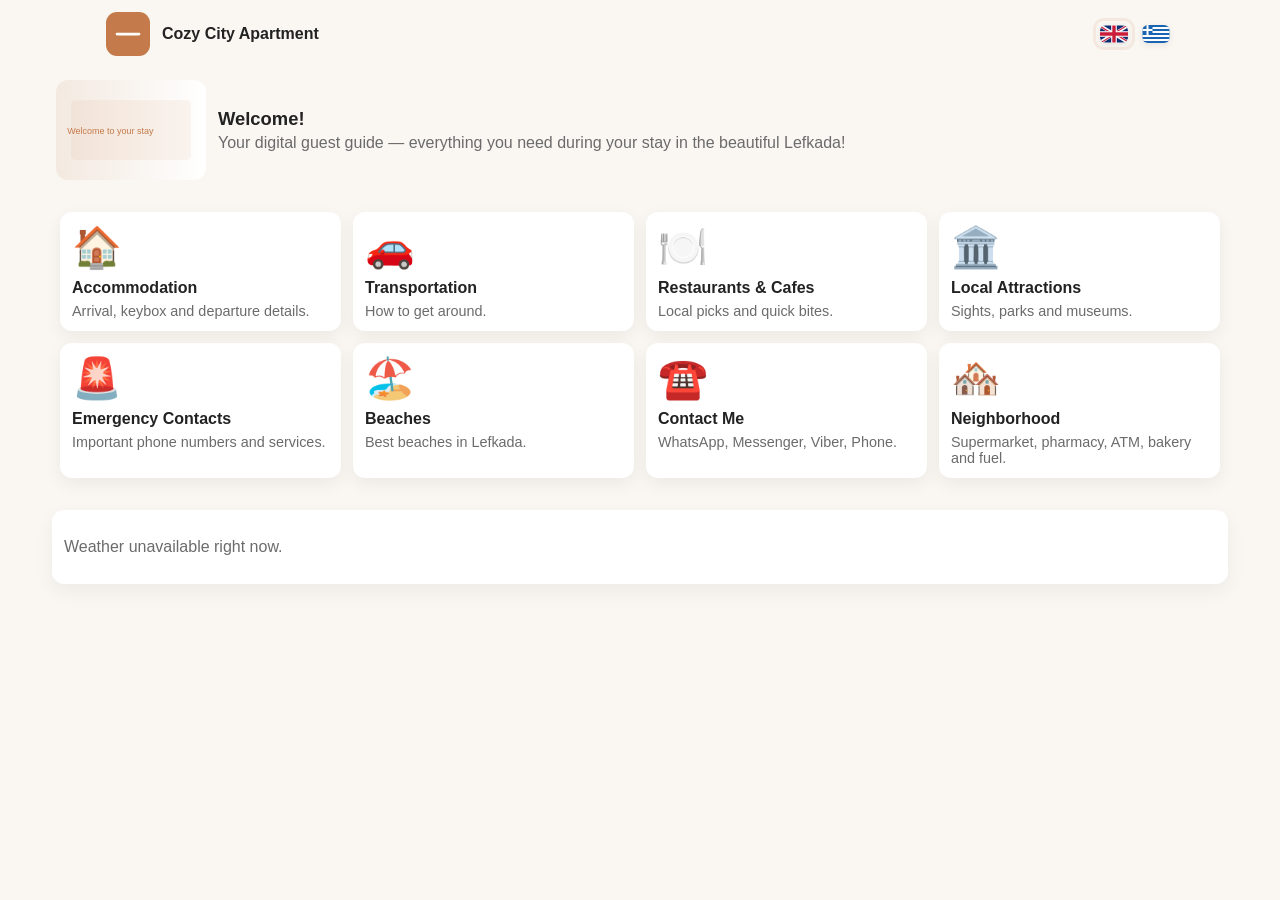
==== index.html @ 421f9f85 "Initial deployment of apartment guest guide website" ====
<!doctype html>
<html lang="en">
<head>
  <meta charset="utf-8" />
  <meta name="viewport" content="width=device-width,initial-scale=1" />
  <title>Apartment Guide</title>
  <link rel="stylesheet" href="assets/css/styles.css">
</head>
<body>
  <header class="site-header">
    <div class="header-left">
      <img src="assets/images/logo.svg" alt="Apartment logo" class="logo">
      <h1 class="apt-name" data-site-name>Cozy City Apartment</h1>
    </div>
    <div class="lang-switch" role="group" aria-label="Language switch">
      <button type="button" class="lang-btn active" data-lang="en" aria-label="Switch language to English">
        <img src="assets/images/flag-gb.svg" alt="English" class="flag-icon">
      </button>
      <button type="button" class="lang-btn" data-lang="gr" aria-label="Switch language to Greek">
        <img src="assets/images/flag-gr.svg" alt="Greek" class="flag-icon">
      </button>
    </div>
  </header>

  <main>
    <section class="hero">
      <img src="assets/images/hero.svg" alt="Apartment" class="hero-img">
      <div class="hero-text">
        <h2 data-welcome-title>Welcome!</h2>
        <p data-welcome-text>Your digital guest guide — everything you need during your stay.</p>
      </div>
    </section>

    <section class="menu-grid" aria-label="Main navigation">
      <a class="card" href="pages/accommodation.html" data-card-id="checkin">
        <span class="card-icon">🏠</span>
        <h3>Accommodation</h3>
        <p>Arrival, keybox and departure details.</p>
      </a>

      <a class="card" href="pages/transport.html" data-card-id="transport">
        <span class="card-icon">🚗</span>
        <h3>Transportation</h3>
        <p>How to get around the city.</p>
      </a>

      <a class="card" href="pages/restaurants.html" data-card-id="restaurants">
        <span class="card-icon">🍽️</span>
        <h3>🍽 Restaurants</h3>
        <p>Our local picks and quick bites.</p>
      </a>

      <a class="card" href="pages/attractions.html" data-card-id="attractions">
        <span class="card-icon">🏛️</span>
        <h3>Local Attractions</h3>
        <p>Sights, parks and museums nearby.</p>
      </a>

      <a class="card" href="pages/emergency.html" data-card-id="emergency">
        <span class="card-icon">🚨</span>
        <h3>Emergency Contacts</h3>
        <p>Important phone numbers and services.</p>
      </a>
      <a class="card" href="pages/beaches.html" data-card-id="beaches">
        <span class="card-icon">🏖️</span>
        <h3>Beaches</h3>
        <p>Best beaches in Lefkada.</p>
      </a>

      <a class="card" href="pages/contacts.html" data-card-id="contacts">
        <span class="card-icon">☎️</span>
        <h3>Contact Me </h3>
        <p>WhatsApp, Messenger, Viber and Phone.</p>
      </a>
      <a class="card" href="pages/neighborhood.html" data-card-id="neighborhood">
        <span class="card-icon">🏘️</span>
        <h3>Neighborhood</h3>
        <p>Supermarket, pharmacy, ATM, bakery and fuel.</p>
      </a>
    </section>
    <a class="weather-section" id="weather-section" aria-label="Open detailed weather for Lefkada (opens in new tab)" href="https://www.kairosradar.gr/kairos/leukada/10714543" target="_blank" rel="noopener noreferrer">
      <div class="weather-top" role="presentation">
        <div class="weather-location" id="weather-location">Lefkada</div>
        <div class="weather-current-icon" id="weather-current-icon" aria-hidden="true"></div>
        <div class="weather-right">
          <div class="weather-current-temp" id="weather-current-temp">--°C</div>
          <div class="weather-desc" id="weather-desc">--</div>
        </div>
      </div>
      <div class="forecast-row" id="forecast-row" aria-hidden="false"></div>
    </a>
  </main>

  <script src="assets/js/app.js"></script>
</body>
</html>
---- assets/css/styles.css ----
:root{
  --bg:#faf7f3;
  --card:#fff;
  --muted:#6b6b6b;
  --accent:#c47a4a;
  --radius:12px;
}
*{box-sizing:border-box}
body{font-family: -apple-system, BlinkMacSystemFont, 'Segoe UI', Roboto, 'Helvetica Neue', Arial; margin:0; background:var(--bg); color:#222}
.site-header{display:flex;justify-content:space-between;align-items:center;padding:12px 16px;background:transparent;gap:12px}
.header-left{display:flex;align-items:center;gap:12px}
.logo{width:44px;height:44px}
.apt-name{font-size:1rem;margin:0}
.lang-switch{margin-left:auto;display:flex;gap:6px;align-items:center}
.lang-btn{background:transparent;border:0;padding:4px;border-radius:8px;margin-left:0;line-height:1;cursor:pointer;display:inline-flex;align-items:center;justify-content:center}
.flag-icon{width:28px;height:18px;border-radius:6px;display:block;box-shadow:0 2px 6px rgba(0,0,0,0.08)}
.lang-btn.active,.lang-btn[aria-pressed="true"]{box-shadow:0 0 0 3px rgba(196,122,74,0.12)}
.lang-btn{opacity:0.95}
.lang-btn:focus{outline:3px solid rgba(196,122,74,0.18);outline-offset:2px}

.hero{display:flex;align-items:center;gap:12px;padding:12px 16px}
.hero-img{width:110px;height:80px;border-radius:12px;object-fit:cover;flex-shrink:0}
.hero-text h2{margin:0;font-size:1.15rem}
.hero-text p{margin:4px 0 0;color:var(--muted)}

.menu-grid{display:grid;grid-template-columns:repeat(2,1fr);gap:12px;padding:12px}
.card{display:block;background:var(--card);padding:12px;border-radius:var(--radius);text-decoration:none;color:inherit;box-shadow:0 6px 18px rgba(0,0,0,0.06);transition:transform .12s ease,box-shadow .12s ease}
.card:hover{transform:translateY(-4px);box-shadow:0 10px 30px rgba(0,0,0,0.09)}
.card:active{transform:translateY(-1px)}
.card-icon{font-size:40px;display:block;margin-bottom:8px}
.card h3{margin:0 0 6px;font-size:1rem}
.card p{margin:0;color:var(--muted);font-size:.9rem}

/* Page layout */
.page-header{display:flex;align-items:center;gap:12px;padding:12px 16px;background:transparent}
.back{background:transparent;border:none;color:var(--accent);font-size:1rem;padding:8px;border-radius:8px}
.page-content{padding:12px 16px}
.section{background:var(--card);padding:12px;border-radius:12px;margin-bottom:12px;box-shadow:0 6px 14px rgba(0,0,0,0.04)}
.section h3{margin-top:0}

/* WiFi page */
.wifi-card{display:block;max-width:760px;margin:0 auto}
.wifi-info{padding:8px}
.wifi-password{display:flex;gap:8px;align-items:center}
.wifi-password .muted{font-weight:600}
.wifi-qr{padding:8px;text-align:center}
.wifi-qr img{max-width:100%;height:auto;display:block;margin:0 auto;border-radius:8px;max-width:420px}

/* dataset cards images full-width inside card */
.ds-card img{width:100%;height:auto;display:block;border-radius:8px 8px 0 0}
.ds-card{background:var(--card);border-radius:12px;overflow:hidden;box-shadow:0 6px 14px rgba(0,0,0,0.04);margin-bottom:12px}
.ds-body{padding:12px}

.ds-link{display:block;text-decoration:none;color:inherit}
.ds-link .ds-card:hover{transform:translateY(-4px)}
.beach-link .beach-card{transition:transform .12s ease,box-shadow .12s ease}
.beach-link:hover .beach-card{transform:translateY(-4px);box-shadow:0 10px 30px rgba(0,0,0,0.08)}
.time-estimate{font-weight:600}

/* beaches card image overlay */
.beach-media img{width:100%;height:auto;display:block}
.beach-overlay{position:relative;margin-top:-56px;padding:12px;color:#fff}

/* emergency */
.emergency-grid{display:flex;flex-direction:column;gap:10px}
.emergency-btn{display:block;text-decoration:none;text-align:center;padding:12px;border-radius:12px;background:#fff;color:#111;border:2px solid #f1f1f1;font-size:1rem}
.emergency-btn.call{background:#fff}
.emergency-primary{background:#c92a2a;color:#fff;font-weight:700;font-size:1.15rem;padding:16px;border:none}
.emergency-row{display:flex;gap:8px;flex-wrap:wrap}
.emergency-small{flex:1}

/* Contacts panel */
.contact-panel{display:flex;flex-direction:column;gap:12px}
.contact-card{display:flex;align-items:center;gap:12px;padding:12px;background:var(--card);border-radius:12px;box-shadow:0 6px 14px rgba(0,0,0,0.04)}
.contact-icon{width:48px;height:48px;border-radius:50%;display:inline-flex;align-items:center;justify-content:center;}
.contact-icon img{width:60px;height:60px;display:block}
.contact-body{flex:1}
.contact-actions{display:flex;gap:8px}
.contact-actions{margin-left:auto;display:flex;gap:8px;align-items:center}
.contact-actions .btn{padding:10px 12px;border-radius:10px}

/* Weather section */
.weather-section{background:var(--card);margin:12px;padding:12px;border-radius:12px;box-shadow:0 8px 20px rgba(0,0,0,0.05);display:block;text-decoration:none;color:inherit}
.weather-section:hover{box-shadow:0 12px 36px rgba(0,0,0,0.08)}
.weather-section:focus{outline:3px solid rgba(196,122,74,0.12);outline-offset:4px}
.weather-top{display:flex;align-items:center;gap:12px;padding-bottom:12px;border-bottom:1px solid #f1f1f1}
.weather-location{font-weight:700}
.weather-current-icon{width:64px;height:64px;flex-shrink:0}
.weather-right{display:flex;flex-direction:column;align-items:flex-end;margin-left:auto}
.weather-current-temp{font-size:2rem;font-weight:700;line-height:1}
.weather-desc{color:var(--muted);font-size:.95rem;margin-top:4px}
.forecast-row{display:flex;gap:8px;flex-wrap:wrap;padding-top:12px;justify-content:center}
.forecast-item{flex:0 0 72px;width:72px;padding:8px;text-align:center;background:transparent;border-radius:8px}
.forecast-item .day{font-size:.85rem;color:var(--muted)}
.forecast-item .icon{width:32px;height:32px;margin:6px auto}
.forecast-item .temps{font-size:.85rem;color:var(--muted)}

/* ensure no horizontal overflow */
img,video,svg{max-width:100%;height:auto;display:block}
main,header,footer{max-width:1100px;margin:0 auto}

.restaurant{display:flex;gap:12px;align-items:center}
.restaurant img{width:72px;height:56px;border-radius:8px;object-fit:cover}
.muted{color:var(--muted)}

/* responsive */
@media(min-width:640px){
  .menu-grid{grid-template-columns:repeat(3,1fr);padding:20px}
  .hero-img{width:150px;height:100px}
}
@media(min-width:1000px){
  .menu-grid{grid-template-columns:repeat(4,1fr);max-width:1200px;margin:0 auto}
  main{max-width:1200px;margin:0 auto}
}

/* very narrow screens: stack cards vertically */
@media(max-width:420px){
  .menu-grid{grid-template-columns:1fr}
}

/* accessible focus */
.card:focus,.back:focus{outline:3px solid rgba(196,122,74,0.18);outline-offset:2px}
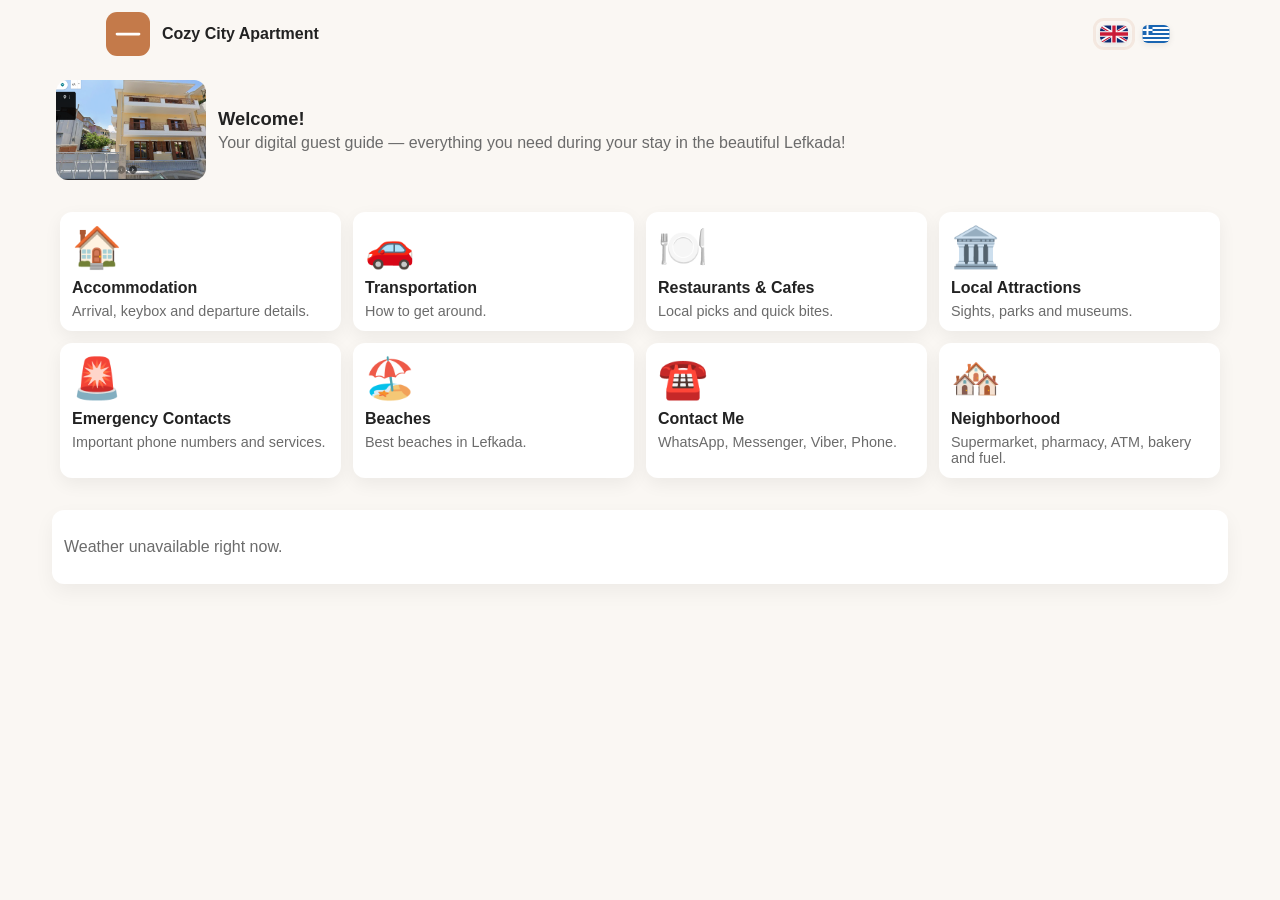
==== commit 55f0aef3: "update" ====
--- a/index.html
+++ b/index.html
@@ -24,7 +24,7 @@
 
   <main>
     <section class="hero">
-      <img src="assets/images/hero.svg" alt="Apartment" class="hero-img">
+      <img src="assets/images/house.png" alt="Apartment" class="hero-img">
       <div class="hero-text">
         <h2 data-welcome-title>Welcome!</h2>
         <p data-welcome-text>Your digital guest guide — everything you need during your stay.</p>
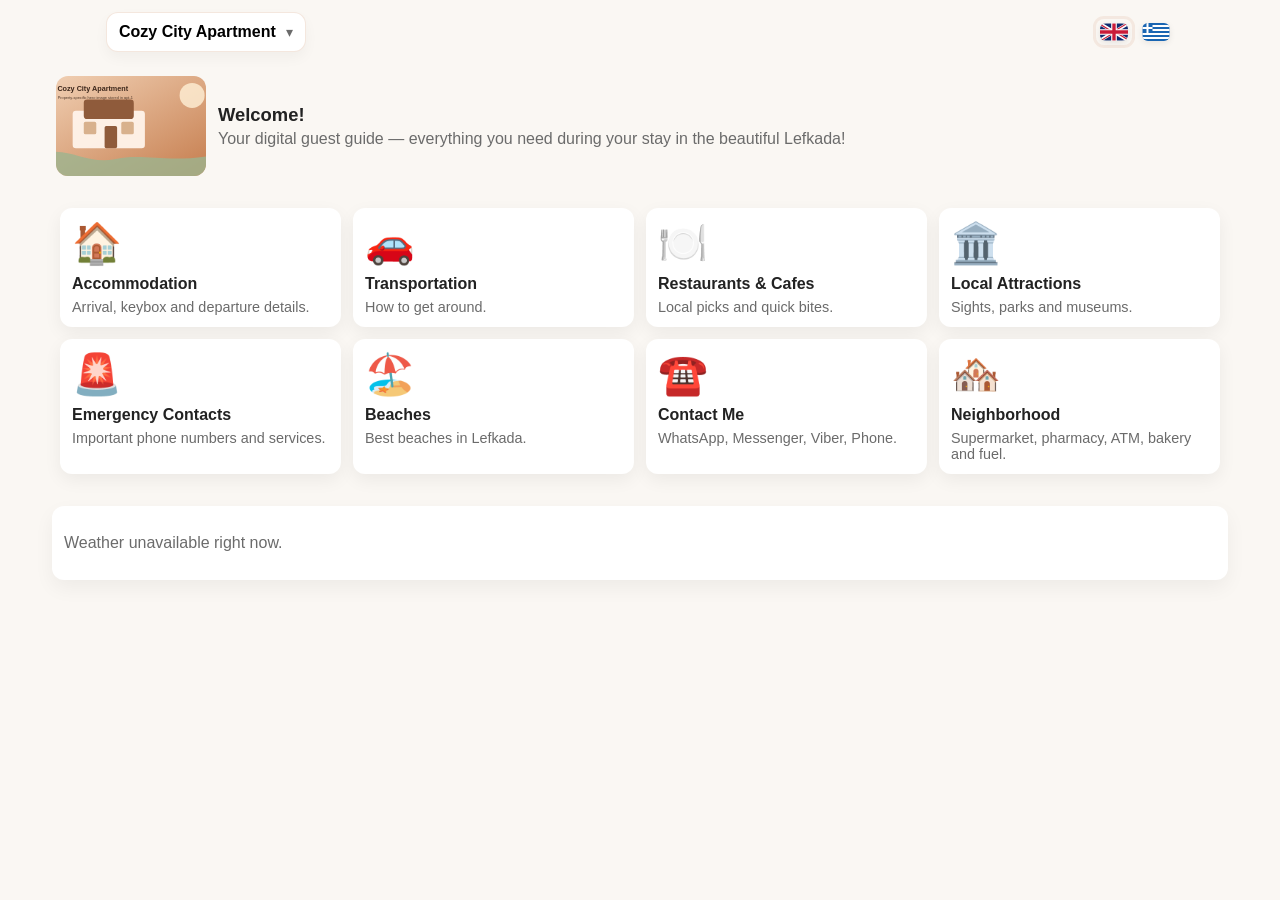
==== commit c7d62c38: "update" ====
--- a/index.html
+++ b/index.html
@@ -9,8 +9,13 @@
 <body>
   <header class="site-header">
     <div class="header-left">
-      <img src="assets/images/logo.svg" alt="Apartment logo" class="logo">
-      <h1 class="apt-name" data-site-name>Cozy City Apartment</h1>
+      <div class="property-switch">
+        <button id="property-btn" class="property-btn" aria-haspopup="listbox" aria-expanded="false">
+          <span class="property-label" data-site-name>Cozy City Apartment</span>
+          <span class="property-caret" aria-hidden="true">▾</span>
+        </button>
+        <ul id="property-list" class="property-list" role="listbox" hidden></ul>
+      </div>
     </div>
     <div class="lang-switch" role="group" aria-label="Language switch">
       <button type="button" class="lang-btn active" data-lang="en" aria-label="Switch language to English">
--- a/assets/css/styles.css
+++ b/assets/css/styles.css
@@ -9,8 +9,17 @@
 body{font-family: -apple-system, BlinkMacSystemFont, 'Segoe UI', Roboto, 'Helvetica Neue', Arial; margin:0; background:var(--bg); color:#222}
 .site-header{display:flex;justify-content:space-between;align-items:center;padding:12px 16px;background:transparent;gap:12px}
 .header-left{display:flex;align-items:center;gap:12px}
-.logo{width:44px;height:44px}
 .apt-name{font-size:1rem;margin:0}
+.property-switch{position:relative;display:flex;align-items:center;gap:8px}
+.property-btn{display:flex;align-items:center;gap:10px;background:var(--card);border:1px solid rgba(196,122,74,0.18);padding:10px 12px;border-radius:12px;cursor:pointer;box-shadow:0 6px 14px rgba(0,0,0,0.04)}
+.property-label{font-size:1rem;font-weight:600;white-space:nowrap;overflow:hidden;text-overflow:ellipsis;max-width:240px}
+.property-caret{font-size:.85rem;color:var(--muted)}
+.property-list{position:absolute;left:0;top:calc(100% + 8px);background:var(--card);box-shadow:0 8px 20px rgba(0,0,0,0.08);border-radius:12px;list-style:none;padding:8px;margin:0;min-width:220px;z-index:80;border:1px solid rgba(196,122,74,0.12)}
+.property-list.hidden, .property-list[hidden]{display:none}
+.property-list.open{display:block}
+.property-list .property-item{padding:10px 12px;border-radius:8px;cursor:pointer}
+.property-list .property-item:hover{background:#f6f0eb}
+.property-list .property-item[aria-selected="true"]{background:#f6f0eb;font-weight:600}
 .lang-switch{margin-left:auto;display:flex;gap:6px;align-items:center}
 .lang-btn{background:transparent;border:0;padding:4px;border-radius:8px;margin-left:0;line-height:1;cursor:pointer;display:inline-flex;align-items:center;justify-content:center}
 .flag-icon{width:28px;height:18px;border-radius:6px;display:block;box-shadow:0 2px 6px rgba(0,0,0,0.08)}
@@ -32,7 +41,7 @@
 .card p{margin:0;color:var(--muted);font-size:.9rem}
 
 /* Page layout */
-.page-header{display:flex;align-items:center;gap:12px;padding:12px 16px;background:transparent}
+.page-header{display:flex;align-items:center;gap:12px;padding:12px 16px;background:transparent;flex-wrap:wrap}
 .back{background:transparent;border:none;color:var(--accent);font-size:1rem;padding:8px;border-radius:8px}
 .page-content{padding:12px 16px}
 .section{background:var(--card);padding:12px;border-radius:12px;margin-bottom:12px;box-shadow:0 6px 14px rgba(0,0,0,0.04)}
@@ -116,6 +125,8 @@
 /* very narrow screens: stack cards vertically */
 @media(max-width:420px){
   .menu-grid{grid-template-columns:1fr}
+  .site-header,.page-header{align-items:flex-start}
+  .property-label{max-width:180px}
 }
 
 /* accessible focus */
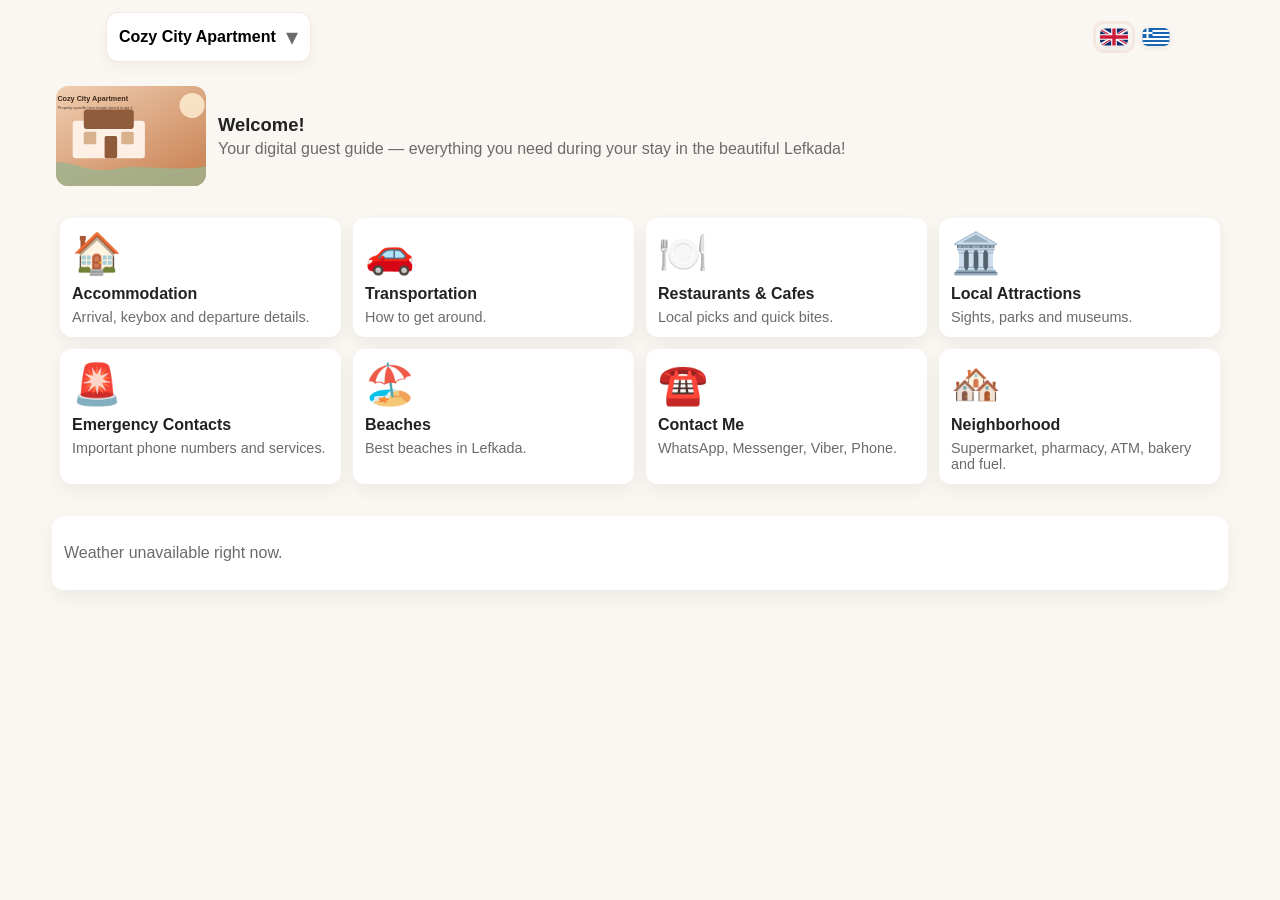
==== commit 5447d08b: "update" ====
--- a/index.html
+++ b/index.html
@@ -4,6 +4,7 @@
   <meta charset="utf-8" />
   <meta name="viewport" content="width=device-width,initial-scale=1" />
   <title>Apartment Guide</title>
+  <link rel="icon" type="image/png" href="assets/images/favicon.png">
   <link rel="stylesheet" href="assets/css/styles.css">
 </head>
 <body>
--- a/assets/css/styles.css
+++ b/assets/css/styles.css
@@ -13,7 +13,7 @@
 .property-switch{position:relative;display:flex;align-items:center;gap:8px}
 .property-btn{display:flex;align-items:center;gap:10px;background:var(--card);border:1px solid rgba(196,122,74,0.18);padding:10px 12px;border-radius:12px;cursor:pointer;box-shadow:0 6px 14px rgba(0,0,0,0.04)}
 .property-label{font-size:1rem;font-weight:600;white-space:nowrap;overflow:hidden;text-overflow:ellipsis;max-width:240px}
-.property-caret{font-size:.85rem;color:var(--muted)}
+.property-caret{font-size:1.5rem;color:var(--muted)}
 .property-list{position:absolute;left:0;top:calc(100% + 8px);background:var(--card);box-shadow:0 8px 20px rgba(0,0,0,0.08);border-radius:12px;list-style:none;padding:8px;margin:0;min-width:220px;z-index:80;border:1px solid rgba(196,122,74,0.12)}
 .property-list.hidden, .property-list[hidden]{display:none}
 .property-list.open{display:block}
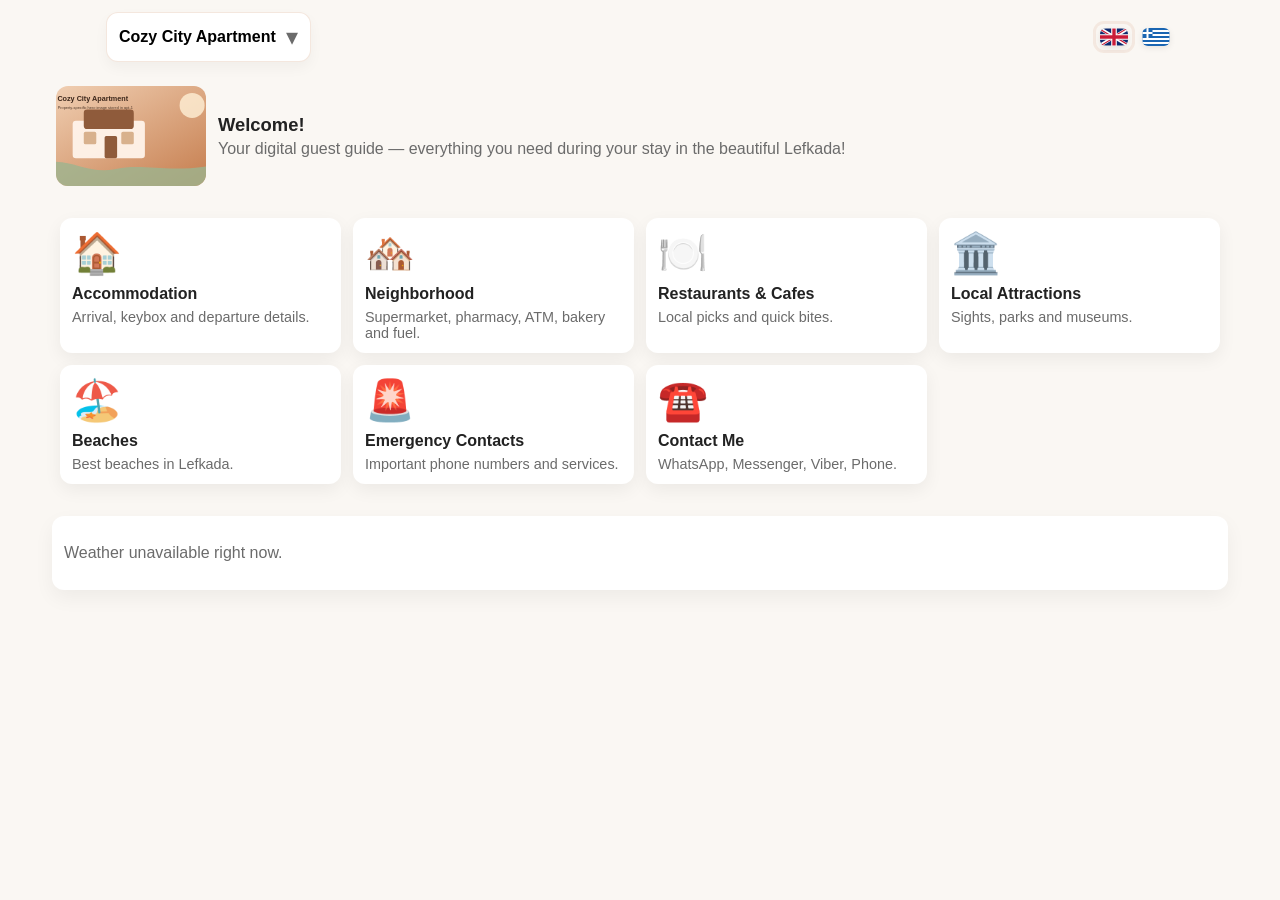
==== commit 6834cd70: "Property-specific content and beach distance data" ====
--- a/index.html
+++ b/index.html
@@ -43,11 +43,11 @@
         <h3>Accommodation</h3>
         <p>Arrival, keybox and departure details.</p>
       </a>
-
-      <a class="card" href="pages/transport.html" data-card-id="transport">
-        <span class="card-icon">🚗</span>
-        <h3>Transportation</h3>
-        <p>How to get around the city.</p>
+      
+      <a class="card" href="pages/neighborhood.html" data-card-id="neighborhood">
+        <span class="card-icon">🏘️</span>
+        <h3>Neighborhood</h3>
+        <p>Supermarket, pharmacy, ATM, bakery and fuel.</p>
       </a>
 
       <a class="card" href="pages/restaurants.html" data-card-id="restaurants">
@@ -62,26 +62,22 @@
         <p>Sights, parks and museums nearby.</p>
       </a>
 
-      <a class="card" href="pages/emergency.html" data-card-id="emergency">
-        <span class="card-icon">🚨</span>
-        <h3>Emergency Contacts</h3>
-        <p>Important phone numbers and services.</p>
-      </a>
       <a class="card" href="pages/beaches.html" data-card-id="beaches">
         <span class="card-icon">🏖️</span>
         <h3>Beaches</h3>
         <p>Best beaches in Lefkada.</p>
       </a>
 
+      <a class="card" href="pages/emergency.html" data-card-id="emergency">
+        <span class="card-icon">🚨</span>
+        <h3>Emergency Contacts</h3>
+        <p>Important phone numbers and services.</p>
+      </a>
+
       <a class="card" href="pages/contacts.html" data-card-id="contacts">
         <span class="card-icon">☎️</span>
         <h3>Contact Me </h3>
         <p>WhatsApp, Messenger, Viber and Phone.</p>
-      </a>
-      <a class="card" href="pages/neighborhood.html" data-card-id="neighborhood">
-        <span class="card-icon">🏘️</span>
-        <h3>Neighborhood</h3>
-        <p>Supermarket, pharmacy, ATM, bakery and fuel.</p>
       </a>
     </section>
     <a class="weather-section" id="weather-section" aria-label="Open detailed weather for Lefkada (opens in new tab)" href="https://www.kairosradar.gr/kairos/leukada/10714543" target="_blank" rel="noopener noreferrer">
--- a/assets/css/styles.css
+++ b/assets/css/styles.css
@@ -78,15 +78,43 @@
 .emergency-row{display:flex;gap:8px;flex-wrap:wrap}
 .emergency-small{flex:1}
 
+.sr-only{position:absolute;width:1px;height:1px;padding:0;margin:-1px;overflow:hidden;clip:rect(0,0,0,0);white-space:nowrap;border:0}
+
+.btn{display:inline-flex;align-items:center;justify-content:center;min-height:44px;padding:10px 14px;border-radius:10px;border:1px solid rgba(196,122,74,0.22);background:#f8efe8;color:#8b5530;text-decoration:none;font:inherit;font-weight:600;cursor:pointer;transition:transform .12s ease,box-shadow .12s ease,background .12s ease}
+.btn:hover{transform:translateY(-1px);box-shadow:0 8px 18px rgba(0,0,0,0.06);background:#f4e5d9}
+.btn:focus{outline:3px solid rgba(196,122,74,0.2);outline-offset:2px}
+.btn:disabled{opacity:.7;cursor:wait;transform:none;box-shadow:none}
+.btn-primary{background:var(--accent);border-color:var(--accent);color:#fff}
+.btn-primary:hover{background:#b86d3d}
+
 /* Contacts panel */
 .contact-panel{display:flex;flex-direction:column;gap:12px}
 .contact-card{display:flex;align-items:center;gap:12px;padding:12px;background:var(--card);border-radius:12px;box-shadow:0 6px 14px rgba(0,0,0,0.04)}
 .contact-icon{width:48px;height:48px;border-radius:50%;display:inline-flex;align-items:center;justify-content:center;}
 .contact-icon img{width:60px;height:60px;display:block}
+.contact-icon-phone{background:#857a49}
+.contact-icon-action{background:#fff1de;color:#8b5530;font-size:1.4rem;line-height:1}
 .contact-body{flex:1}
+.contact-copy{margin-top:4px;word-break:break-word}
 .contact-actions{display:flex;gap:8px}
 .contact-actions{margin-left:auto;display:flex;gap:8px;align-items:center}
-.contact-actions .btn{padding:10px 12px;border-radius:10px}
+.contact-actions .btn{padding:10px 12px;border-radius:10px;white-space:nowrap}
+
+.contact-modal{position:fixed;inset:0;display:flex;align-items:center;justify-content:center;padding:16px;background:rgba(17,21,26,0.7);z-index:200}
+.contact-modal[hidden]{display:none}
+.contact-modal-dialog{width:min(100%,520px);background:var(--card);border-radius:16px;padding:20px;box-shadow:0 24px 60px rgba(0,0,0,0.22)}
+.contact-modal-header{display:flex;align-items:flex-start;justify-content:space-between;gap:16px;margin-bottom:16px}
+.contact-modal-header h2{margin:0 0 6px}
+.contact-modal-header p{margin:0}
+.contact-modal-close{width:40px;height:40px;border:none;border-radius:999px;background:#f5eee7;color:#6f4224;font:inherit;font-size:1.5rem;line-height:1;cursor:pointer;display:inline-flex;align-items:center;justify-content:center;flex-shrink:0}
+.contact-form-fields{display:flex;flex-direction:column;gap:12px}
+.contact-form textarea{width:100%;min-height:160px;padding:14px;border:1px solid rgba(196,122,74,0.22);border-radius:12px;background:#fff;font:inherit;color:inherit;resize:vertical}
+.contact-form textarea:focus{outline:3px solid rgba(196,122,74,0.16);border-color:rgba(196,122,74,0.38)}
+.contact-form-footer{display:flex;justify-content:flex-end;margin-top:14px}
+.contact-form-status{margin:12px 0 0;min-height:1.4em}
+.contact-form-status.is-success{color:#1f7a45}
+.contact-form-status.is-error{color:#b42318}
+body.modal-open{overflow:hidden}
 
 /* Weather section */
 .weather-section{background:var(--card);margin:12px;padding:12px;border-radius:12px;box-shadow:0 8px 20px rgba(0,0,0,0.05);display:block;text-decoration:none;color:inherit}
@@ -129,5 +157,14 @@
   .property-label{max-width:180px}
 }
 
+@media(max-width:640px){
+  .contact-card{align-items:flex-start;flex-wrap:wrap}
+  .contact-actions{margin-left:0;width:100%}
+  .contact-actions .btn{width:100%}
+  .contact-modal-dialog{padding:16px}
+  .contact-form-footer{justify-content:stretch}
+  .contact-form-footer .btn{width:100%}
+}
+
 /* accessible focus */
 .card:focus,.back:focus{outline:3px solid rgba(196,122,74,0.18);outline-offset:2px}
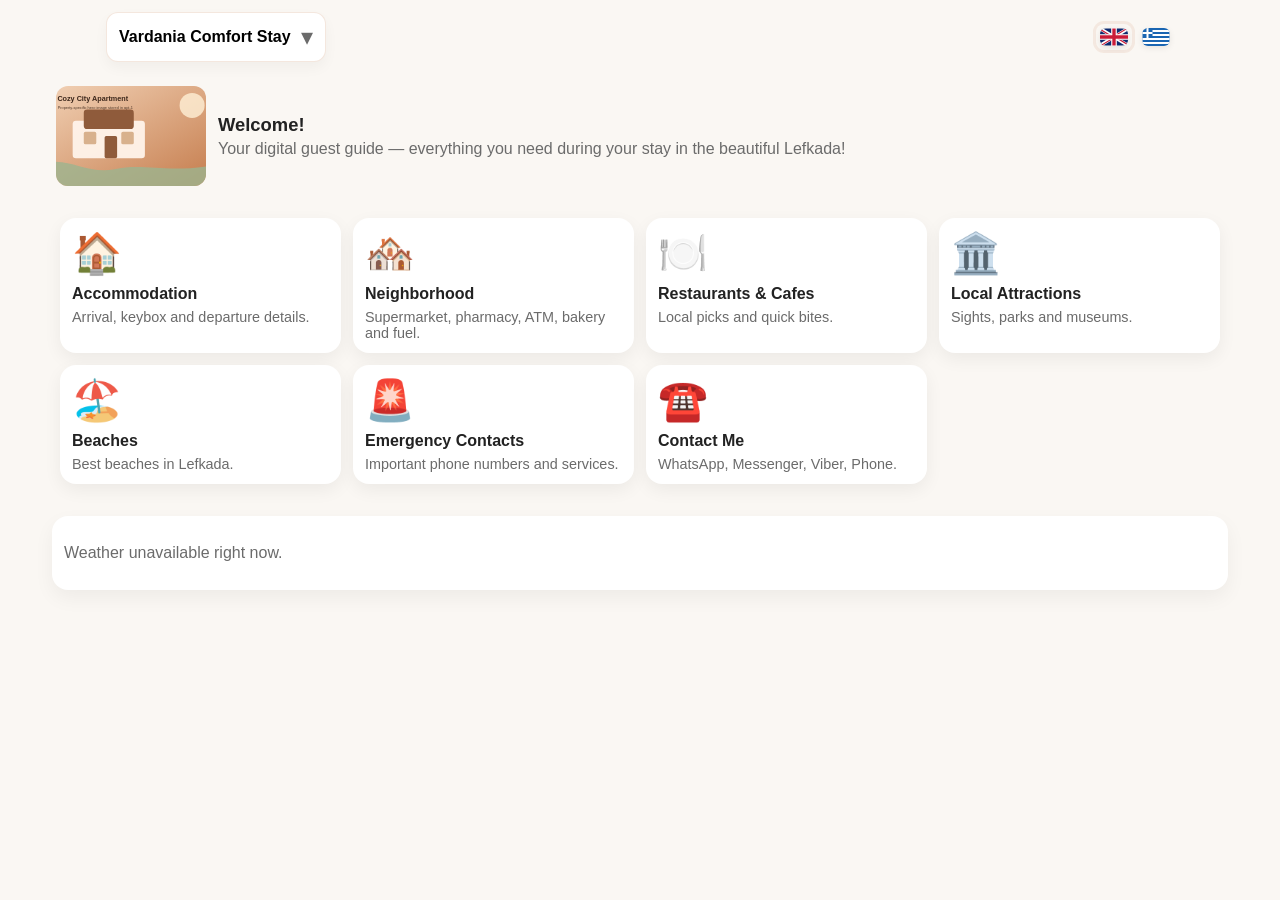
==== commit b0434006: "Real apartment locations and data. Improvements on restaurants, attractions and beaches. Contacts ch" ====
--- a/index.html
+++ b/index.html
@@ -83,10 +83,12 @@
     <a class="weather-section" id="weather-section" aria-label="Open detailed weather for Lefkada (opens in new tab)" href="https://www.kairosradar.gr/kairos/leukada/10714543" target="_blank" rel="noopener noreferrer">
       <div class="weather-top" role="presentation">
         <div class="weather-location" id="weather-location">Lefkada</div>
-        <div class="weather-current-icon" id="weather-current-icon" aria-hidden="true"></div>
         <div class="weather-right">
-          <div class="weather-current-temp" id="weather-current-temp">--°C</div>
-          <div class="weather-desc" id="weather-desc">--</div>
+          <div class="weather-current-icon" id="weather-current-icon" aria-hidden="true"></div>
+          <div class="weather-current-main">
+            <div class="weather-current-temp" id="weather-current-temp">--°C</div>
+            <div class="weather-desc" id="weather-desc">--</div>
+          </div>
         </div>
       </div>
       <div class="forecast-row" id="forecast-row" aria-hidden="false"></div>
--- a/assets/css/styles.css
+++ b/assets/css/styles.css
@@ -33,7 +33,7 @@
 .hero-text p{margin:4px 0 0;color:var(--muted)}
 
 .menu-grid{display:grid;grid-template-columns:repeat(2,1fr);gap:12px;padding:12px}
-.card{display:block;background:var(--card);padding:12px;border-radius:var(--radius);text-decoration:none;color:inherit;box-shadow:0 6px 18px rgba(0,0,0,0.06);transition:transform .12s ease,box-shadow .12s ease}
+.card{display:block;background:var(--card);padding:12px;border-radius:16px;text-decoration:none;color:inherit;box-shadow:0 6px 18px rgba(0,0,0,0.06);transition:transform .12s ease,box-shadow .12s ease}
 .card:hover{transform:translateY(-4px);box-shadow:0 10px 30px rgba(0,0,0,0.09)}
 .card:active{transform:translateY(-1px)}
 .card-icon{font-size:40px;display:block;margin-bottom:8px}
@@ -44,7 +44,7 @@
 .page-header{display:flex;align-items:center;gap:12px;padding:12px 16px;background:transparent;flex-wrap:wrap}
 .back{background:transparent;border:none;color:var(--accent);font-size:1rem;padding:8px;border-radius:8px}
 .page-content{padding:12px 16px}
-.section{background:var(--card);padding:12px;border-radius:12px;margin-bottom:12px;box-shadow:0 6px 14px rgba(0,0,0,0.04)}
+.section{background:var(--card);padding:12px;border-radius:16px;margin-bottom:12px;box-shadow:0 6px 14px rgba(0,0,0,0.04)}
 .section h3{margin-top:0}
 
 /* WiFi page */
@@ -57,8 +57,15 @@
 
 /* dataset cards images full-width inside card */
 .ds-card img{width:100%;height:auto;display:block;border-radius:8px 8px 0 0}
-.ds-card{background:var(--card);border-radius:12px;overflow:hidden;box-shadow:0 6px 14px rgba(0,0,0,0.04);margin-bottom:12px}
+.ds-card{background:var(--card);border-radius:16px;overflow:hidden;box-shadow:0 6px 14px rgba(0,0,0,0.04);margin-bottom:12px}
 .ds-body{padding:12px}
+.beach-body p{
+  margin: 15px 0;
+}
+
+.beach-body p:first-child{
+  margin-top: -10px;
+}
 
 .ds-link{display:block;text-decoration:none;color:inherit}
 .ds-link .ds-card:hover{transform:translateY(-4px)}
@@ -67,8 +74,59 @@
 .time-estimate{font-weight:600}
 
 /* beaches card image overlay */
-.beach-media img{width:100%;height:auto;display:block}
-.beach-overlay{position:relative;margin-top:-56px;padding:12px;color:#fff}
+.beach-media{position:relative}
+
+/* Beaches page */
+.beaches-controls{display:flex;gap:12px;padding:12px 16px;flex-wrap:wrap;align-items:center;justify-content: center;}
+.beaches-controls input[type="search"]{width:780px;padding:12px 16px;border:1px solid rgba(196,122,74,0.22);border-radius:12px;background:#fff;font:inherit;color:inherit;outline:none;transition:border-color .2s ease}
+.beaches-controls input[type="search"]:focus{border-color:var(--accent);box-shadow:0 0 0 3px rgba(196,122,74,0.12)}
+.filter-btn{background:#f8efe8;border:1px solid rgba(196,122,74,0.22);color:#8b5530;padding:10px 14px;border-radius:10px;font:inherit;font-weight:600;cursor:pointer;transition:background .2s ease,border-color .2s ease}
+.filter-btn:hover{background:#f4e5d9}
+.filter-btn.active{background:var(--accent);border-color:var(--accent);color:#fff}
+.beaches-grid{display:grid;grid-template-columns:repeat(auto-fill,minmax(280px,1fr));gap:12px;padding:12px 16px}
+.beach-card{background:var(--card);border-radius:16px;overflow:hidden;box-shadow:0 6px 14px rgba(0,0,0,0.04);transition:transform .12s ease,box-shadow .12s ease;height:320px;display:flex;flex-direction:column}
+.beach-card:hover{transform:translateY(-4px);box-shadow:0 10px 30px rgba(0,0,0,0.08)}
+.beach-media{height:200px;overflow:hidden}
+.beach-media img{width:100%;height:100%;display:block;object-fit:cover}
+.beach-overlay{position:absolute;bottom:0;left:0;right:0;padding:8px;color:#fff}
+.beach-overlay h3{margin:0;font-size:1.8rem;-webkit-text-stroke:1px rgba(0,0,0,0.4);text-shadow:1px 1px 2px rgba(0,0,0,0.4)}
+.beach-body{flex:1;padding:12px;display:flex;flex-direction:column;justify-content:space-between}
+.beach-body p{margin:0;color:var(--muted);font-size:.9rem}
+.beach-body p:first-child{margin-bottom:8px}
+.beach-body .time-estimate{margin-top:auto;font-weight:600}
+
+/* responsive beaches controls */
+@media(max-width:640px){
+  .beaches-controls{flex-direction:column;gap:8px}
+  .beaches-controls input[type="search"]{width:100%;max-width:400px;margin:0 auto}
+}
+
+/* Restaurants page */
+.ds-list{display:grid;grid-template-columns:repeat(auto-fill,minmax(280px,1fr));gap:12px;padding:12px 16px}
+.restaurant-link .restaurant-card{transition:transform .12s ease,box-shadow .12s ease}
+.restaurant-link:hover .restaurant-card{transform:translateY(-4px);box-shadow:0 10px 30px rgba(0,0,0,0.08)}
+.restaurant-card{background:var(--card);border-radius:16px;overflow:hidden;box-shadow:0 6px 14px rgba(0,0,0,0.04);transition:transform .12s ease,box-shadow .12s ease;height:320px;display:flex;flex-direction:column}
+.restaurant-media{height:200px;overflow:hidden;position:relative}
+.restaurant-media img{width:100%;height:100%;display:block;object-fit:cover}
+.restaurant-overlay{position:absolute;bottom:0;left:0;padding:8px;color:#fff}
+.restaurant-overlay h3{margin:0;font-size:1.8rem;-webkit-text-stroke:1px rgba(0,0,0,0.4);text-shadow:1px 1px 2px rgba(0,0,0,0.4)}
+.restaurant-body{flex:1;padding:12px;display:flex;flex-direction:column}
+.restaurant-body p{margin:0;color:var(--muted);font-size:.9rem}
+.restaurant-body p:first-child{margin-bottom:8px}
+.restaurant-body .time-estimate{margin-top:auto;font-weight:600}
+
+/* Attractions page */
+.attraction-link .attraction-card{transition:transform .12s ease,box-shadow .12s ease}
+.attraction-link:hover .attraction-card{transform:translateY(-4px);box-shadow:0 10px 30px rgba(0,0,0,0.08)}
+.attraction-card{background:var(--card);border-radius:16px;overflow:hidden;box-shadow:0 6px 14px rgba(0,0,0,0.04);transition:transform .12s ease,box-shadow .12s ease;height:320px;display:flex;flex-direction:column}
+.attraction-media{height:200px;overflow:hidden;position:relative}
+.attraction-media img{width:100%;height:100%;display:block;object-fit:cover}
+.attraction-overlay{position:absolute;bottom:0;left:0;padding:8px;color:#fff}
+.attraction-overlay h3{margin:0;font-size:1.8rem;-webkit-text-stroke:1px rgba(0,0,0,0.4);text-shadow:1px 1px 2px rgba(0,0,0,0.4)}
+.attraction-body{flex:1;padding:12px;display:flex;flex-direction:column}
+.attraction-body p{margin:0;color:var(--muted);font-size:.9rem}
+.attraction-body p:first-child{margin-bottom:8px}
+.attraction-body .time-estimate{margin-top:auto;font-weight:600}
 
 /* emergency */
 .emergency-grid{display:flex;flex-direction:column;gap:10px}
@@ -89,10 +147,16 @@
 
 /* Contacts panel */
 .contact-panel{display:flex;flex-direction:column;gap:12px}
-.contact-card{display:flex;align-items:center;gap:12px;padding:12px;background:var(--card);border-radius:12px;box-shadow:0 6px 14px rgba(0,0,0,0.04)}
-.contact-icon{width:48px;height:48px;border-radius:50%;display:inline-flex;align-items:center;justify-content:center;}
-.contact-icon img{width:60px;height:60px;display:block}
-.contact-icon-phone{background:#857a49}
+.contact-card{display:flex;align-items:center;gap:12px;padding:12px;background:var(--card);border-radius:16px;box-shadow:0 6px 14px rgba(0,0,0,0.04);transition:transform .12s ease,box-shadow .12s ease,background .12s ease}
+.contact-card:hover{transform:translateY(-2px);box-shadow:0 10px 28px rgba(0,0,0,0.08);cursor:pointer}
+.contact-card:hover .btn{background:var(--accent);color:#fff;border-color:var(--accent)}
+.contact-card:focus-visible{outline:3px solid rgba(196,122,74,0.18);outline-offset:4px}
+.contact-icon{width:48px;height:48px;border-radius:16px;display:inline-flex;align-items:center;justify-content:center;flex-shrink:0;font-size:1.3rem;color:currentColor;background:rgba(0,0,0,0.04)}
+.contact-icon i{font-size:1.8rem}
+.contact-icon-phone{background:#857a49;color:#fff}
+.contact-icon-whatsapp{background:#e6f7eb;color:#25d366}
+.contact-icon-messenger{background:#e8f1ff;color:#0084ff}
+.contact-icon-viber{background:#f5e7ff;color:#665cac}
 .contact-icon-action{background:#fff1de;color:#8b5530;font-size:1.4rem;line-height:1}
 .contact-body{flex:1}
 .contact-copy{margin-top:4px;word-break:break-word}
@@ -117,20 +181,21 @@
 body.modal-open{overflow:hidden}
 
 /* Weather section */
-.weather-section{background:var(--card);margin:12px;padding:12px;border-radius:12px;box-shadow:0 8px 20px rgba(0,0,0,0.05);display:block;text-decoration:none;color:inherit}
+.weather-section{background:var(--card);margin:12px;padding:12px;border-radius:16px;box-shadow:0 8px 20px rgba(0,0,0,0.05);display:block;text-decoration:none;color:inherit}
 .weather-section:hover{box-shadow:0 12px 36px rgba(0,0,0,0.08)}
 .weather-section:focus{outline:3px solid rgba(196,122,74,0.12);outline-offset:4px}
 .weather-top{display:flex;align-items:center;gap:12px;padding-bottom:12px;border-bottom:1px solid #f1f1f1}
-.weather-location{font-weight:700}
-.weather-current-icon{width:64px;height:64px;flex-shrink:0}
-.weather-right{display:flex;flex-direction:column;align-items:flex-end;margin-left:auto}
+.weather-location{font-size:2.5rem;font-weight:700}
+.weather-current-icon{width:70px;}
+.weather-right{display:flex;align-items:flex-end;margin-left:auto;}
 .weather-current-temp{font-size:2rem;font-weight:700;line-height:1}
 .weather-desc{color:var(--muted);font-size:.95rem;margin-top:4px}
+.weather-current-main {display:flex;flex-direction: column;}
 .forecast-row{display:flex;gap:8px;flex-wrap:wrap;padding-top:12px;justify-content:center}
 .forecast-item{flex:0 0 72px;width:72px;padding:8px;text-align:center;background:transparent;border-radius:8px}
-.forecast-item .day{font-size:.85rem;color:var(--muted)}
+.forecast-item .day{font-size:1rem;color:var(--muted);font-weight: bold;color: grey;}
 .forecast-item .icon{width:32px;height:32px;margin:6px auto}
-.forecast-item .temps{font-size:.85rem;color:var(--muted)}
+.forecast-item .temps{font-size:.85rem;color:var(--muted);font-weight: bold;color: rgb(51, 51, 51);}
 
 /* ensure no horizontal overflow */
 img,video,svg{max-width:100%;height:auto;display:block}
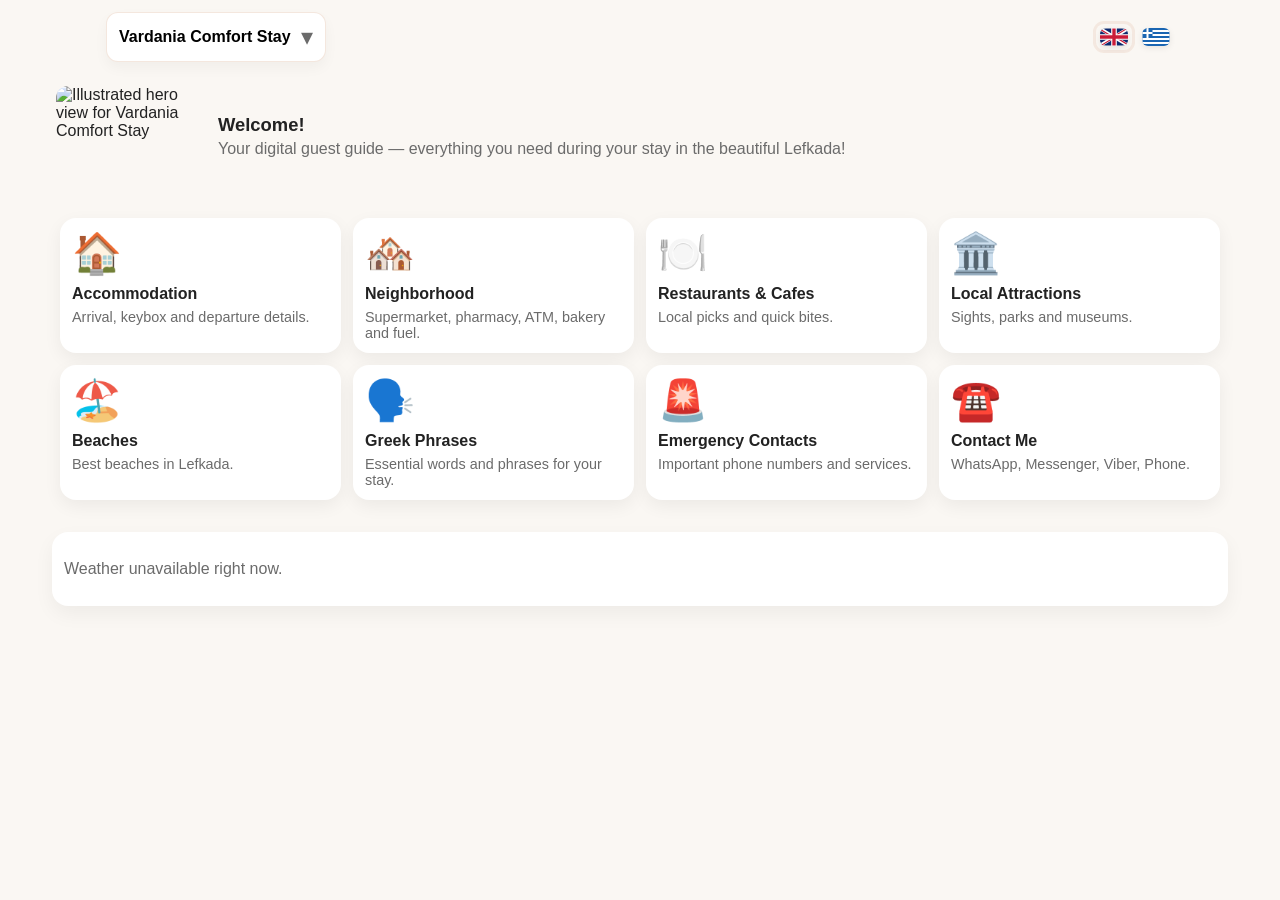
==== commit b21e3831: "Update apartment guide content and assets for v2.3" ====
--- a/index.html
+++ b/index.html
@@ -1,100 +1,106 @@
-<!doctype html>
-<html lang="en">
-<head>
-  <meta charset="utf-8" />
-  <meta name="viewport" content="width=device-width,initial-scale=1" />
-  <title>Apartment Guide</title>
-  <link rel="icon" type="image/png" href="assets/images/favicon.png">
-  <link rel="stylesheet" href="assets/css/styles.css">
-</head>
-<body>
-  <header class="site-header">
-    <div class="header-left">
-      <div class="property-switch">
-        <button id="property-btn" class="property-btn" aria-haspopup="listbox" aria-expanded="false">
-          <span class="property-label" data-site-name>Cozy City Apartment</span>
-          <span class="property-caret" aria-hidden="true">▾</span>
-        </button>
-        <ul id="property-list" class="property-list" role="listbox" hidden></ul>
-      </div>
-    </div>
-    <div class="lang-switch" role="group" aria-label="Language switch">
-      <button type="button" class="lang-btn active" data-lang="en" aria-label="Switch language to English">
-        <img src="assets/images/flag-gb.svg" alt="English" class="flag-icon">
-      </button>
-      <button type="button" class="lang-btn" data-lang="gr" aria-label="Switch language to Greek">
-        <img src="assets/images/flag-gr.svg" alt="Greek" class="flag-icon">
-      </button>
-    </div>
-  </header>
-
-  <main>
-    <section class="hero">
-      <img src="assets/images/house.png" alt="Apartment" class="hero-img">
-      <div class="hero-text">
-        <h2 data-welcome-title>Welcome!</h2>
-        <p data-welcome-text>Your digital guest guide — everything you need during your stay.</p>
-      </div>
-    </section>
-
-    <section class="menu-grid" aria-label="Main navigation">
-      <a class="card" href="pages/accommodation.html" data-card-id="checkin">
-        <span class="card-icon">🏠</span>
-        <h3>Accommodation</h3>
-        <p>Arrival, keybox and departure details.</p>
-      </a>
-      
-      <a class="card" href="pages/neighborhood.html" data-card-id="neighborhood">
-        <span class="card-icon">🏘️</span>
-        <h3>Neighborhood</h3>
-        <p>Supermarket, pharmacy, ATM, bakery and fuel.</p>
-      </a>
-
-      <a class="card" href="pages/restaurants.html" data-card-id="restaurants">
-        <span class="card-icon">🍽️</span>
-        <h3>🍽 Restaurants</h3>
-        <p>Our local picks and quick bites.</p>
-      </a>
-
-      <a class="card" href="pages/attractions.html" data-card-id="attractions">
-        <span class="card-icon">🏛️</span>
-        <h3>Local Attractions</h3>
-        <p>Sights, parks and museums nearby.</p>
-      </a>
-
-      <a class="card" href="pages/beaches.html" data-card-id="beaches">
-        <span class="card-icon">🏖️</span>
-        <h3>Beaches</h3>
-        <p>Best beaches in Lefkada.</p>
-      </a>
-
-      <a class="card" href="pages/emergency.html" data-card-id="emergency">
-        <span class="card-icon">🚨</span>
-        <h3>Emergency Contacts</h3>
-        <p>Important phone numbers and services.</p>
-      </a>
-
-      <a class="card" href="pages/contacts.html" data-card-id="contacts">
-        <span class="card-icon">☎️</span>
-        <h3>Contact Me </h3>
-        <p>WhatsApp, Messenger, Viber and Phone.</p>
-      </a>
-    </section>
-    <a class="weather-section" id="weather-section" aria-label="Open detailed weather for Lefkada (opens in new tab)" href="https://www.kairosradar.gr/kairos/leukada/10714543" target="_blank" rel="noopener noreferrer">
-      <div class="weather-top" role="presentation">
-        <div class="weather-location" id="weather-location">Lefkada</div>
-        <div class="weather-right">
-          <div class="weather-current-icon" id="weather-current-icon" aria-hidden="true"></div>
-          <div class="weather-current-main">
-            <div class="weather-current-temp" id="weather-current-temp">--°C</div>
-            <div class="weather-desc" id="weather-desc">--</div>
-          </div>
-        </div>
-      </div>
-      <div class="forecast-row" id="forecast-row" aria-hidden="false"></div>
-    </a>
-  </main>
-
-  <script src="assets/js/app.js"></script>
-</body>
-</html>
+<!doctype html>
+<html lang="en">
+<head>
+  <meta charset="utf-8" />
+  <meta name="viewport" content="width=device-width,initial-scale=1" />
+  <title>Apartment Guide</title>
+  <link rel="icon" type="image/png" href="assets/images/favicon.png">
+  <link rel="stylesheet" href="assets/css/styles.css">
+</head>
+<body>
+  <header class="site-header">
+    <div class="header-left">
+      <div class="property-switch">
+        <button id="property-btn" class="property-btn" aria-haspopup="listbox" aria-expanded="false">
+          <span class="property-label" data-site-name>Cozy City Apartment</span>
+          <span class="property-caret" aria-hidden="true">▾</span>
+        </button>
+        <ul id="property-list" class="property-list" role="listbox" hidden></ul>
+      </div>
+    </div>
+    <div class="lang-switch" role="group" aria-label="Language switch">
+      <button type="button" class="lang-btn active" data-lang="en" aria-label="Switch language to English">
+        <img src="assets/images/flag-gb.svg" alt="English" class="flag-icon">
+      </button>
+      <button type="button" class="lang-btn" data-lang="gr" aria-label="Switch language to Greek">
+        <img src="assets/images/flag-gr.svg" alt="Greek" class="flag-icon">
+      </button>
+    </div>
+  </header>
+
+  <main>
+    <section class="hero">
+      <img src="assets/images/house.png" alt="Apartment" class="hero-img">
+      <div class="hero-text">
+        <h2 data-welcome-title>Welcome!</h2>
+        <p data-welcome-text>Your digital guest guide — everything you need during your stay.</p>
+      </div>
+    </section>
+
+    <section class="menu-grid" aria-label="Main navigation">
+      <a class="card" href="pages/accommodation.html" data-card-id="checkin">
+        <span class="card-icon">🏠</span>
+        <h3>Accommodation</h3>
+        <p>Arrival, keybox and departure details.</p>
+      </a>
+      
+      <a class="card" href="pages/neighborhood.html" data-card-id="neighborhood">
+        <span class="card-icon">🏘️</span>
+        <h3>Neighborhood</h3>
+        <p>Supermarket, pharmacy, ATM, bakery and fuel.</p>
+      </a>
+
+      <a class="card" href="pages/restaurants.html" data-card-id="restaurants">
+        <span class="card-icon">🍽️</span>
+        <h3>🍽 Restaurants</h3>
+        <p>Our local picks and quick bites.</p>
+      </a>
+
+      <a class="card" href="pages/attractions.html" data-card-id="attractions">
+        <span class="card-icon">🏛️</span>
+        <h3>Local Attractions</h3>
+        <p>Sights, parks and museums nearby.</p>
+      </a>
+
+      <a class="card" href="pages/beaches.html" data-card-id="beaches">
+        <span class="card-icon">🏖️</span>
+        <h3>Beaches</h3>
+        <p>Best beaches in Lefkada.</p>
+      </a>
+
+      <a class="card" href="pages/phrases.html" data-card-id="phrases">
+        <span class="card-icon">🗣️</span>
+        <h3>Greek Phrases</h3>
+        <p>Essential words and phrases for your stay.</p>
+      </a>
+      
+      <a class="card" href="pages/emergency.html" data-card-id="emergency">
+        <span class="card-icon">🚨</span>
+        <h3>Emergency Contacts</h3>
+        <p>Important phone numbers and services.</p>
+      </a>
+
+      <a class="card" href="pages/contacts.html" data-card-id="contacts">
+        <span class="card-icon">☎️</span>
+        <h3>Contact Me </h3>
+        <p>WhatsApp, Messenger, Viber and Phone.</p>
+      </a>
+    </section>
+    <a class="weather-section" id="weather-section" aria-label="Open detailed weather for Lefkada (opens in new tab)" href="https://www.kairosradar.gr/kairos/leukada/10714543" target="_blank" rel="noopener noreferrer">
+      <div class="weather-top" role="presentation">
+        <div class="weather-location" id="weather-location">Lefkada</div>
+        <div class="weather-right">
+          <div class="weather-current-icon" id="weather-current-icon" aria-hidden="true"></div>
+          <div class="weather-current-main">
+            <div class="weather-current-temp" id="weather-current-temp">--°C</div>
+            <div class="weather-desc" id="weather-desc">--</div>
+          </div>
+        </div>
+      </div>
+      <div class="forecast-row" id="forecast-row" aria-hidden="false"></div>
+    </a>
+  </main>
+
+  <script src="assets/js/app.js"></script>
+</body>
+</html>
--- a/assets/css/styles.css
+++ b/assets/css/styles.css
@@ -1,235 +1,1135 @@
-:root{
-  --bg:#faf7f3;
-  --card:#fff;
-  --muted:#6b6b6b;
-  --accent:#c47a4a;
-  --radius:12px;
-}
-*{box-sizing:border-box}
-body{font-family: -apple-system, BlinkMacSystemFont, 'Segoe UI', Roboto, 'Helvetica Neue', Arial; margin:0; background:var(--bg); color:#222}
-.site-header{display:flex;justify-content:space-between;align-items:center;padding:12px 16px;background:transparent;gap:12px}
-.header-left{display:flex;align-items:center;gap:12px}
-.apt-name{font-size:1rem;margin:0}
-.property-switch{position:relative;display:flex;align-items:center;gap:8px}
-.property-btn{display:flex;align-items:center;gap:10px;background:var(--card);border:1px solid rgba(196,122,74,0.18);padding:10px 12px;border-radius:12px;cursor:pointer;box-shadow:0 6px 14px rgba(0,0,0,0.04)}
-.property-label{font-size:1rem;font-weight:600;white-space:nowrap;overflow:hidden;text-overflow:ellipsis;max-width:240px}
-.property-caret{font-size:1.5rem;color:var(--muted)}
-.property-list{position:absolute;left:0;top:calc(100% + 8px);background:var(--card);box-shadow:0 8px 20px rgba(0,0,0,0.08);border-radius:12px;list-style:none;padding:8px;margin:0;min-width:220px;z-index:80;border:1px solid rgba(196,122,74,0.12)}
-.property-list.hidden, .property-list[hidden]{display:none}
-.property-list.open{display:block}
-.property-list .property-item{padding:10px 12px;border-radius:8px;cursor:pointer}
-.property-list .property-item:hover{background:#f6f0eb}
-.property-list .property-item[aria-selected="true"]{background:#f6f0eb;font-weight:600}
-.lang-switch{margin-left:auto;display:flex;gap:6px;align-items:center}
-.lang-btn{background:transparent;border:0;padding:4px;border-radius:8px;margin-left:0;line-height:1;cursor:pointer;display:inline-flex;align-items:center;justify-content:center}
-.flag-icon{width:28px;height:18px;border-radius:6px;display:block;box-shadow:0 2px 6px rgba(0,0,0,0.08)}
-.lang-btn.active,.lang-btn[aria-pressed="true"]{box-shadow:0 0 0 3px rgba(196,122,74,0.12)}
-.lang-btn{opacity:0.95}
-.lang-btn:focus{outline:3px solid rgba(196,122,74,0.18);outline-offset:2px}
-
-.hero{display:flex;align-items:center;gap:12px;padding:12px 16px}
-.hero-img{width:110px;height:80px;border-radius:12px;object-fit:cover;flex-shrink:0}
-.hero-text h2{margin:0;font-size:1.15rem}
-.hero-text p{margin:4px 0 0;color:var(--muted)}
-
-.menu-grid{display:grid;grid-template-columns:repeat(2,1fr);gap:12px;padding:12px}
-.card{display:block;background:var(--card);padding:12px;border-radius:16px;text-decoration:none;color:inherit;box-shadow:0 6px 18px rgba(0,0,0,0.06);transition:transform .12s ease,box-shadow .12s ease}
-.card:hover{transform:translateY(-4px);box-shadow:0 10px 30px rgba(0,0,0,0.09)}
-.card:active{transform:translateY(-1px)}
-.card-icon{font-size:40px;display:block;margin-bottom:8px}
-.card h3{margin:0 0 6px;font-size:1rem}
-.card p{margin:0;color:var(--muted);font-size:.9rem}
-
-/* Page layout */
-.page-header{display:flex;align-items:center;gap:12px;padding:12px 16px;background:transparent;flex-wrap:wrap}
-.back{background:transparent;border:none;color:var(--accent);font-size:1rem;padding:8px;border-radius:8px}
-.page-content{padding:12px 16px}
-.section{background:var(--card);padding:12px;border-radius:16px;margin-bottom:12px;box-shadow:0 6px 14px rgba(0,0,0,0.04)}
-.section h3{margin-top:0}
-
-/* WiFi page */
-.wifi-card{display:block;max-width:760px;margin:0 auto}
-.wifi-info{padding:8px}
-.wifi-password{display:flex;gap:8px;align-items:center}
-.wifi-password .muted{font-weight:600}
-.wifi-qr{padding:8px;text-align:center}
-.wifi-qr img{max-width:100%;height:auto;display:block;margin:0 auto;border-radius:8px;max-width:420px}
-
-/* dataset cards images full-width inside card */
-.ds-card img{width:100%;height:auto;display:block;border-radius:8px 8px 0 0}
-.ds-card{background:var(--card);border-radius:16px;overflow:hidden;box-shadow:0 6px 14px rgba(0,0,0,0.04);margin-bottom:12px}
-.ds-body{padding:12px}
-.beach-body p{
-  margin: 15px 0;
-}
-
-.beach-body p:first-child{
-  margin-top: -10px;
-}
-
-.ds-link{display:block;text-decoration:none;color:inherit}
-.ds-link .ds-card:hover{transform:translateY(-4px)}
-.beach-link .beach-card{transition:transform .12s ease,box-shadow .12s ease}
-.beach-link:hover .beach-card{transform:translateY(-4px);box-shadow:0 10px 30px rgba(0,0,0,0.08)}
-.time-estimate{font-weight:600}
-
-/* beaches card image overlay */
-.beach-media{position:relative}
-
-/* Beaches page */
-.beaches-controls{display:flex;gap:12px;padding:12px 16px;flex-wrap:wrap;align-items:center;justify-content: center;}
-.beaches-controls input[type="search"]{width:780px;padding:12px 16px;border:1px solid rgba(196,122,74,0.22);border-radius:12px;background:#fff;font:inherit;color:inherit;outline:none;transition:border-color .2s ease}
-.beaches-controls input[type="search"]:focus{border-color:var(--accent);box-shadow:0 0 0 3px rgba(196,122,74,0.12)}
-.filter-btn{background:#f8efe8;border:1px solid rgba(196,122,74,0.22);color:#8b5530;padding:10px 14px;border-radius:10px;font:inherit;font-weight:600;cursor:pointer;transition:background .2s ease,border-color .2s ease}
-.filter-btn:hover{background:#f4e5d9}
-.filter-btn.active{background:var(--accent);border-color:var(--accent);color:#fff}
-.beaches-grid{display:grid;grid-template-columns:repeat(auto-fill,minmax(280px,1fr));gap:12px;padding:12px 16px}
-.beach-card{background:var(--card);border-radius:16px;overflow:hidden;box-shadow:0 6px 14px rgba(0,0,0,0.04);transition:transform .12s ease,box-shadow .12s ease;height:320px;display:flex;flex-direction:column}
-.beach-card:hover{transform:translateY(-4px);box-shadow:0 10px 30px rgba(0,0,0,0.08)}
-.beach-media{height:200px;overflow:hidden}
-.beach-media img{width:100%;height:100%;display:block;object-fit:cover}
-.beach-overlay{position:absolute;bottom:0;left:0;right:0;padding:8px;color:#fff}
-.beach-overlay h3{margin:0;font-size:1.8rem;-webkit-text-stroke:1px rgba(0,0,0,0.4);text-shadow:1px 1px 2px rgba(0,0,0,0.4)}
-.beach-body{flex:1;padding:12px;display:flex;flex-direction:column;justify-content:space-between}
-.beach-body p{margin:0;color:var(--muted);font-size:.9rem}
-.beach-body p:first-child{margin-bottom:8px}
-.beach-body .time-estimate{margin-top:auto;font-weight:600}
-
-/* responsive beaches controls */
-@media(max-width:640px){
-  .beaches-controls{flex-direction:column;gap:8px}
-  .beaches-controls input[type="search"]{width:100%;max-width:400px;margin:0 auto}
-}
-
-/* Restaurants page */
-.ds-list{display:grid;grid-template-columns:repeat(auto-fill,minmax(280px,1fr));gap:12px;padding:12px 16px}
-.restaurant-link .restaurant-card{transition:transform .12s ease,box-shadow .12s ease}
-.restaurant-link:hover .restaurant-card{transform:translateY(-4px);box-shadow:0 10px 30px rgba(0,0,0,0.08)}
-.restaurant-card{background:var(--card);border-radius:16px;overflow:hidden;box-shadow:0 6px 14px rgba(0,0,0,0.04);transition:transform .12s ease,box-shadow .12s ease;height:320px;display:flex;flex-direction:column}
-.restaurant-media{height:200px;overflow:hidden;position:relative}
-.restaurant-media img{width:100%;height:100%;display:block;object-fit:cover}
-.restaurant-overlay{position:absolute;bottom:0;left:0;padding:8px;color:#fff}
-.restaurant-overlay h3{margin:0;font-size:1.8rem;-webkit-text-stroke:1px rgba(0,0,0,0.4);text-shadow:1px 1px 2px rgba(0,0,0,0.4)}
-.restaurant-body{flex:1;padding:12px;display:flex;flex-direction:column}
-.restaurant-body p{margin:0;color:var(--muted);font-size:.9rem}
-.restaurant-body p:first-child{margin-bottom:8px}
-.restaurant-body .time-estimate{margin-top:auto;font-weight:600}
-
-/* Attractions page */
-.attraction-link .attraction-card{transition:transform .12s ease,box-shadow .12s ease}
-.attraction-link:hover .attraction-card{transform:translateY(-4px);box-shadow:0 10px 30px rgba(0,0,0,0.08)}
-.attraction-card{background:var(--card);border-radius:16px;overflow:hidden;box-shadow:0 6px 14px rgba(0,0,0,0.04);transition:transform .12s ease,box-shadow .12s ease;height:320px;display:flex;flex-direction:column}
-.attraction-media{height:200px;overflow:hidden;position:relative}
-.attraction-media img{width:100%;height:100%;display:block;object-fit:cover}
-.attraction-overlay{position:absolute;bottom:0;left:0;padding:8px;color:#fff}
-.attraction-overlay h3{margin:0;font-size:1.8rem;-webkit-text-stroke:1px rgba(0,0,0,0.4);text-shadow:1px 1px 2px rgba(0,0,0,0.4)}
-.attraction-body{flex:1;padding:12px;display:flex;flex-direction:column}
-.attraction-body p{margin:0;color:var(--muted);font-size:.9rem}
-.attraction-body p:first-child{margin-bottom:8px}
-.attraction-body .time-estimate{margin-top:auto;font-weight:600}
-
-/* emergency */
-.emergency-grid{display:flex;flex-direction:column;gap:10px}
-.emergency-btn{display:block;text-decoration:none;text-align:center;padding:12px;border-radius:12px;background:#fff;color:#111;border:2px solid #f1f1f1;font-size:1rem}
-.emergency-btn.call{background:#fff}
-.emergency-primary{background:#c92a2a;color:#fff;font-weight:700;font-size:1.15rem;padding:16px;border:none}
-.emergency-row{display:flex;gap:8px;flex-wrap:wrap}
-.emergency-small{flex:1}
-
-.sr-only{position:absolute;width:1px;height:1px;padding:0;margin:-1px;overflow:hidden;clip:rect(0,0,0,0);white-space:nowrap;border:0}
-
-.btn{display:inline-flex;align-items:center;justify-content:center;min-height:44px;padding:10px 14px;border-radius:10px;border:1px solid rgba(196,122,74,0.22);background:#f8efe8;color:#8b5530;text-decoration:none;font:inherit;font-weight:600;cursor:pointer;transition:transform .12s ease,box-shadow .12s ease,background .12s ease}
-.btn:hover{transform:translateY(-1px);box-shadow:0 8px 18px rgba(0,0,0,0.06);background:#f4e5d9}
-.btn:focus{outline:3px solid rgba(196,122,74,0.2);outline-offset:2px}
-.btn:disabled{opacity:.7;cursor:wait;transform:none;box-shadow:none}
-.btn-primary{background:var(--accent);border-color:var(--accent);color:#fff}
-.btn-primary:hover{background:#b86d3d}
-
-/* Contacts panel */
-.contact-panel{display:flex;flex-direction:column;gap:12px}
-.contact-card{display:flex;align-items:center;gap:12px;padding:12px;background:var(--card);border-radius:16px;box-shadow:0 6px 14px rgba(0,0,0,0.04);transition:transform .12s ease,box-shadow .12s ease,background .12s ease}
-.contact-card:hover{transform:translateY(-2px);box-shadow:0 10px 28px rgba(0,0,0,0.08);cursor:pointer}
-.contact-card:hover .btn{background:var(--accent);color:#fff;border-color:var(--accent)}
-.contact-card:focus-visible{outline:3px solid rgba(196,122,74,0.18);outline-offset:4px}
-.contact-icon{width:48px;height:48px;border-radius:16px;display:inline-flex;align-items:center;justify-content:center;flex-shrink:0;font-size:1.3rem;color:currentColor;background:rgba(0,0,0,0.04)}
-.contact-icon i{font-size:1.8rem}
-.contact-icon-phone{background:#857a49;color:#fff}
-.contact-icon-whatsapp{background:#e6f7eb;color:#25d366}
-.contact-icon-messenger{background:#e8f1ff;color:#0084ff}
-.contact-icon-viber{background:#f5e7ff;color:#665cac}
-.contact-icon-action{background:#fff1de;color:#8b5530;font-size:1.4rem;line-height:1}
-.contact-body{flex:1}
-.contact-copy{margin-top:4px;word-break:break-word}
-.contact-actions{display:flex;gap:8px}
-.contact-actions{margin-left:auto;display:flex;gap:8px;align-items:center}
-.contact-actions .btn{padding:10px 12px;border-radius:10px;white-space:nowrap}
-
-.contact-modal{position:fixed;inset:0;display:flex;align-items:center;justify-content:center;padding:16px;background:rgba(17,21,26,0.7);z-index:200}
-.contact-modal[hidden]{display:none}
-.contact-modal-dialog{width:min(100%,520px);background:var(--card);border-radius:16px;padding:20px;box-shadow:0 24px 60px rgba(0,0,0,0.22)}
-.contact-modal-header{display:flex;align-items:flex-start;justify-content:space-between;gap:16px;margin-bottom:16px}
-.contact-modal-header h2{margin:0 0 6px}
-.contact-modal-header p{margin:0}
-.contact-modal-close{width:40px;height:40px;border:none;border-radius:999px;background:#f5eee7;color:#6f4224;font:inherit;font-size:1.5rem;line-height:1;cursor:pointer;display:inline-flex;align-items:center;justify-content:center;flex-shrink:0}
-.contact-form-fields{display:flex;flex-direction:column;gap:12px}
-.contact-form textarea{width:100%;min-height:160px;padding:14px;border:1px solid rgba(196,122,74,0.22);border-radius:12px;background:#fff;font:inherit;color:inherit;resize:vertical}
-.contact-form textarea:focus{outline:3px solid rgba(196,122,74,0.16);border-color:rgba(196,122,74,0.38)}
-.contact-form-footer{display:flex;justify-content:flex-end;margin-top:14px}
-.contact-form-status{margin:12px 0 0;min-height:1.4em}
-.contact-form-status.is-success{color:#1f7a45}
-.contact-form-status.is-error{color:#b42318}
-body.modal-open{overflow:hidden}
-
-/* Weather section */
-.weather-section{background:var(--card);margin:12px;padding:12px;border-radius:16px;box-shadow:0 8px 20px rgba(0,0,0,0.05);display:block;text-decoration:none;color:inherit}
-.weather-section:hover{box-shadow:0 12px 36px rgba(0,0,0,0.08)}
-.weather-section:focus{outline:3px solid rgba(196,122,74,0.12);outline-offset:4px}
-.weather-top{display:flex;align-items:center;gap:12px;padding-bottom:12px;border-bottom:1px solid #f1f1f1}
-.weather-location{font-size:2.5rem;font-weight:700}
-.weather-current-icon{width:70px;}
-.weather-right{display:flex;align-items:flex-end;margin-left:auto;}
-.weather-current-temp{font-size:2rem;font-weight:700;line-height:1}
-.weather-desc{color:var(--muted);font-size:.95rem;margin-top:4px}
-.weather-current-main {display:flex;flex-direction: column;}
-.forecast-row{display:flex;gap:8px;flex-wrap:wrap;padding-top:12px;justify-content:center}
-.forecast-item{flex:0 0 72px;width:72px;padding:8px;text-align:center;background:transparent;border-radius:8px}
-.forecast-item .day{font-size:1rem;color:var(--muted);font-weight: bold;color: grey;}
-.forecast-item .icon{width:32px;height:32px;margin:6px auto}
-.forecast-item .temps{font-size:.85rem;color:var(--muted);font-weight: bold;color: rgb(51, 51, 51);}
-
-/* ensure no horizontal overflow */
-img,video,svg{max-width:100%;height:auto;display:block}
-main,header,footer{max-width:1100px;margin:0 auto}
-
-.restaurant{display:flex;gap:12px;align-items:center}
-.restaurant img{width:72px;height:56px;border-radius:8px;object-fit:cover}
-.muted{color:var(--muted)}
-
-/* responsive */
-@media(min-width:640px){
-  .menu-grid{grid-template-columns:repeat(3,1fr);padding:20px}
-  .hero-img{width:150px;height:100px}
-}
-@media(min-width:1000px){
-  .menu-grid{grid-template-columns:repeat(4,1fr);max-width:1200px;margin:0 auto}
-  main{max-width:1200px;margin:0 auto}
-}
-
-/* very narrow screens: stack cards vertically */
-@media(max-width:420px){
-  .menu-grid{grid-template-columns:1fr}
-  .site-header,.page-header{align-items:flex-start}
-  .property-label{max-width:180px}
-}
-
-@media(max-width:640px){
-  .contact-card{align-items:flex-start;flex-wrap:wrap}
-  .contact-actions{margin-left:0;width:100%}
-  .contact-actions .btn{width:100%}
-  .contact-modal-dialog{padding:16px}
-  .contact-form-footer{justify-content:stretch}
-  .contact-form-footer .btn{width:100%}
-}
-
-/* accessible focus */
-.card:focus,.back:focus{outline:3px solid rgba(196,122,74,0.18);outline-offset:2px}
+:root {
+  --bg: #faf7f3;
+  --card: #fff;
+  --muted: #6b6b6b;
+  --accent: #c47a4a;
+  --radius: 12px;
+}
+* {
+  box-sizing: border-box;
+}
+body {
+  font-family:
+    -apple-system, BlinkMacSystemFont, "Segoe UI", Roboto, "Helvetica Neue",
+    Arial;
+  margin: 0;
+  background: var(--bg);
+  color: #222;
+}
+.site-header {
+  display: flex;
+  justify-content: space-between;
+  align-items: center;
+  padding: 12px 16px;
+  background: transparent;
+  gap: 12px;
+}
+.header-left {
+  display: flex;
+  align-items: center;
+  gap: 12px;
+}
+.apt-name {
+  font-size: 1rem;
+  margin: 0;
+}
+.property-switch {
+  position: relative;
+  display: flex;
+  align-items: center;
+  gap: 8px;
+}
+.property-btn {
+  display: flex;
+  align-items: center;
+  gap: 10px;
+  background: var(--card);
+  border: 1px solid rgba(196, 122, 74, 0.18);
+  padding: 10px 12px;
+  border-radius: 12px;
+  cursor: pointer;
+  box-shadow: 0 6px 14px rgba(0, 0, 0, 0.04);
+}
+.property-label {
+  font-size: 1rem;
+  font-weight: 600;
+  white-space: nowrap;
+  overflow: hidden;
+  text-overflow: ellipsis;
+  max-width: 240px;
+}
+.property-caret {
+  font-size: 1.5rem;
+  color: var(--muted);
+}
+.property-list {
+  position: absolute;
+  left: 0;
+  top: calc(100% + 8px);
+  background: var(--card);
+  box-shadow: 0 8px 20px rgba(0, 0, 0, 0.08);
+  border-radius: 12px;
+  list-style: none;
+  padding: 8px;
+  margin: 0;
+  min-width: 220px;
+  z-index: 80;
+  border: 1px solid rgba(196, 122, 74, 0.12);
+}
+.property-list.hidden,
+.property-list[hidden] {
+  display: none;
+}
+.property-list.open {
+  display: block;
+}
+.property-list .property-item {
+  padding: 10px 12px;
+  border-radius: 8px;
+  cursor: pointer;
+}
+.property-list .property-item:hover {
+  background: #f6f0eb;
+}
+.property-list .property-item[aria-selected="true"] {
+  background: #f6f0eb;
+  font-weight: 600;
+}
+.lang-switch {
+  margin-left: auto;
+  display: flex;
+  gap: 6px;
+  align-items: center;
+}
+.lang-btn {
+  background: transparent;
+  border: 0;
+  padding: 4px;
+  border-radius: 8px;
+  margin-left: 0;
+  line-height: 1;
+  cursor: pointer;
+  display: inline-flex;
+  align-items: center;
+  justify-content: center;
+}
+.flag-icon {
+  width: 28px;
+  height: 18px;
+  border-radius: 6px;
+  display: block;
+  box-shadow: 0 2px 6px rgba(0, 0, 0, 0.08);
+}
+.lang-btn.active,
+.lang-btn[aria-pressed="true"] {
+  box-shadow: 0 0 0 3px rgba(196, 122, 74, 0.12);
+}
+.lang-btn {
+  opacity: 0.95;
+}
+.lang-btn:focus {
+  outline: 3px solid rgba(196, 122, 74, 0.18);
+  outline-offset: 2px;
+}
+
+.hero {
+  display: flex;
+  align-items: center;
+  gap: 12px;
+  padding: 12px 16px;
+}
+.hero-img {
+  width: 110px;
+  height: 80px;
+  border-radius: 12px;
+  object-fit: cover;
+  flex-shrink: 0;
+}
+.hero-text h2 {
+  margin: 0;
+  font-size: 1.15rem;
+}
+.hero-text p {
+  margin: 4px 0 0;
+  color: var(--muted);
+}
+
+.menu-grid {
+  display: grid;
+  grid-template-columns: repeat(2, 1fr);
+  gap: 12px;
+  padding: 12px;
+}
+.card {
+  display: block;
+  background: var(--card);
+  padding: 12px;
+  border-radius: 16px;
+  text-decoration: none;
+  color: inherit;
+  box-shadow: 0 6px 18px rgba(0, 0, 0, 0.06);
+  transition:
+    transform 0.12s ease,
+    box-shadow 0.12s ease;
+}
+.card:hover {
+  transform: translateY(-4px);
+  box-shadow: 0 10px 30px rgba(0, 0, 0, 0.09);
+}
+.card:active {
+  transform: translateY(-1px);
+}
+.card-icon {
+  font-size: 40px;
+  display: block;
+  margin-bottom: 8px;
+}
+.card h3 {
+  margin: 0 0 6px;
+  font-size: 1rem;
+}
+.card p {
+  margin: 0;
+  color: var(--muted);
+  font-size: 0.9rem;
+}
+
+/* Page layout */
+.page-header {
+  display: flex;
+  align-items: center;
+  gap: 12px;
+  padding: 12px 16px;
+  background: transparent;
+  flex-wrap: wrap;
+}
+.back {
+  background: transparent;
+  border: none;
+  color: var(--accent);
+  font-size: 1rem;
+  padding: 8px;
+  border-radius: 8px;
+}
+.page-content {
+  padding: 12px 16px;
+}
+.section {
+  background: var(--card);
+  padding: 12px;
+  border-radius: 16px;
+  margin-bottom: 12px;
+  box-shadow: 0 6px 14px rgba(0, 0, 0, 0.04);
+}
+.section h3 {
+  margin-top: 0;
+}
+
+/* Shop buttons */
+.shop-buttons {
+  display: flex;
+  flex-wrap: wrap;
+  gap: 8px;
+  margin-top: 8px;
+}
+.shop-btn {
+  display: inline-flex;
+  align-items: center;
+  gap: 4px;
+  padding: 8px 12px;
+  border-radius: 8px;
+  border: 1px solid rgba(196, 122, 74, 0.22);
+  background: #f8efe8;
+  color: #8b5530;
+  text-decoration: none;
+  font-size: 0.85rem;
+  font-weight: 500;
+  white-space: nowrap;
+  transition:
+    background 0.2s ease,
+    border-color 0.2s ease;
+}
+.shop-btn:hover {
+  background: #f4e5d9;
+  border-color: rgba(196, 122, 74, 0.38);
+}
+.shop-btn:focus {
+  outline: 3px solid rgba(196, 122, 74, 0.2);
+  outline-offset: 2px;
+}
+
+.wifi-card {
+  border-radius: 10px;
+}
+
+.wifi-password {
+  display: flex;
+  gap: 8px;
+  align-items: center;
+}
+.wifi-password .muted {
+  font-weight: 600;
+}
+.wifi-qr {
+  padding: 8px;
+  text-align: center;
+  flex: 0 0 auto;
+  display: flex;
+  align-items: center;
+  justify-content: center;
+}
+.wifi-qr img,
+.wifi-qr .wifi-qr-image {
+  width: 100%;
+  max-width: 180px;
+  height: auto;
+  display: block;
+  margin: 0 auto;
+  border-radius: 8px;
+}
+
+@media (max-width: 600px) {
+  .wifi-card {
+    flex-direction: column;
+    align-items: stretch;
+  }
+  .wifi-qr {
+    margin-top: 8px;
+  }
+}
+
+/* dataset cards images full-width inside card */
+.ds-card img {
+  width: 100%;
+  height: auto;
+  display: block;
+  border-radius: 8px 8px 0 0;
+}
+.ds-card {
+  background: var(--card);
+  border-radius: 16px;
+  overflow: hidden;
+  box-shadow: 0 6px 14px rgba(0, 0, 0, 0.04);
+  margin-bottom: 12px;
+}
+.ds-body {
+  padding: 12px;
+}
+.beach-body p {
+  margin: 15px 0;
+}
+
+.beach-body p:first-child {
+  margin-top: -10px;
+}
+
+.ds-link {
+  display: block;
+  text-decoration: none;
+  color: inherit;
+}
+.ds-link .ds-card:hover {
+  transform: translateY(-4px);
+}
+.beach-link .beach-card {
+  transition:
+    transform 0.12s ease,
+    box-shadow 0.12s ease;
+}
+.beach-link:hover .beach-card {
+  transform: translateY(-4px);
+  box-shadow: 0 10px 30px rgba(0, 0, 0, 0.08);
+}
+.time-estimate {
+  font-weight: 600;
+}
+
+/* beaches card image overlay */
+.beach-media {
+  position: relative;
+}
+
+/* Beaches page */
+.beaches-controls {
+  display: flex;
+  gap: 12px;
+  padding: 12px 16px;
+  flex-wrap: wrap;
+  align-items: center;
+  justify-content: center;
+}
+.beaches-controls input[type="search"] {
+  width: 780px;
+  padding: 12px 16px;
+  border: 1px solid rgba(196, 122, 74, 0.22);
+  border-radius: 12px;
+  background: #fff;
+  font: inherit;
+  color: inherit;
+  outline: none;
+  transition: border-color 0.2s ease;
+}
+.beaches-controls input[type="search"]:focus {
+  border-color: var(--accent);
+  box-shadow: 0 0 0 3px rgba(196, 122, 74, 0.12);
+}
+.filter-btn {
+  background: #f8efe8;
+  border: 1px solid rgba(196, 122, 74, 0.22);
+  color: #8b5530;
+  padding: 10px 14px;
+  border-radius: 10px;
+  font: inherit;
+  font-weight: 600;
+  cursor: pointer;
+  transition:
+    background 0.2s ease,
+    border-color 0.2s ease;
+}
+.filter-btn:hover {
+  background: #f4e5d9;
+}
+.filter-btn.active {
+  background: var(--accent);
+  border-color: var(--accent);
+  color: #fff;
+}
+.beaches-grid {
+  display: grid;
+  grid-template-columns: repeat(auto-fill, minmax(280px, 1fr));
+  gap: 12px;
+  padding: 12px 16px;
+}
+.beach-card {
+  background: var(--card);
+  border-radius: 16px;
+  overflow: hidden;
+  box-shadow: 0 6px 14px rgba(0, 0, 0, 0.04);
+  transition:
+    transform 0.12s ease,
+    box-shadow 0.12s ease;
+  height: 320px;
+  display: flex;
+  flex-direction: column;
+}
+.beach-card:hover {
+  transform: translateY(-4px);
+  box-shadow: 0 10px 30px rgba(0, 0, 0, 0.08);
+}
+.beach-media {
+  height: 200px;
+  overflow: hidden;
+}
+.beach-media img {
+  width: 100%;
+  height: 100%;
+  display: block;
+  object-fit: cover;
+}
+.beach-overlay {
+  position: absolute;
+  bottom: 0;
+  left: 0;
+  right: 0;
+  padding: 8px;
+  color: #fff;
+}
+.beach-overlay h3 {
+  margin: 0;
+  font-size: 1.8rem;
+  -webkit-text-stroke: 1px rgba(0, 0, 0, 0.4);
+  text-shadow: 1px 1px 2px rgba(0, 0, 0, 0.4);
+}
+.beach-body {
+  flex: 1;
+  padding: 12px;
+  display: flex;
+  flex-direction: column;
+  justify-content: space-between;
+}
+.beach-body p {
+  margin: 0;
+  color: var(--muted);
+  font-size: 0.9rem;
+}
+.beach-body p:first-child {
+  margin-bottom: 8px;
+}
+.beach-body .time-estimate {
+  margin-top: auto;
+  font-weight: 600;
+}
+
+/* responsive beaches controls */
+@media (max-width: 640px) {
+  .beaches-controls {
+    flex-direction: column;
+    gap: 8px;
+  }
+  .beaches-controls input[type="search"] {
+    width: 100%;
+    max-width: 400px;
+    margin: 0 auto;
+  }
+}
+
+/* Restaurants page */
+.ds-list {
+  display: grid;
+  grid-template-columns: repeat(auto-fill, minmax(280px, 1fr));
+  gap: 12px;
+  padding: 12px 16px;
+}
+.restaurant-link .restaurant-card {
+  transition:
+    transform 0.12s ease,
+    box-shadow 0.12s ease;
+}
+.restaurant-link:hover .restaurant-card {
+  transform: translateY(-4px);
+  box-shadow: 0 10px 30px rgba(0, 0, 0, 0.08);
+}
+.restaurant-card {
+  background: var(--card);
+  border-radius: 16px;
+  overflow: hidden;
+  box-shadow: 0 6px 14px rgba(0, 0, 0, 0.04);
+  transition:
+    transform 0.12s ease,
+    box-shadow 0.12s ease;
+  height: 320px;
+  display: flex;
+  flex-direction: column;
+}
+.restaurant-media {
+  height: 200px;
+  overflow: hidden;
+  position: relative;
+}
+.restaurant-media img {
+  width: 100%;
+  height: 100%;
+  display: block;
+  object-fit: cover;
+}
+.restaurant-overlay {
+  position: absolute;
+  bottom: 0;
+  left: 0;
+  padding: 8px;
+  color: #fff;
+}
+.restaurant-overlay h3 {
+  margin: 0;
+  font-size: 1.8rem;
+  -webkit-text-stroke: 1px rgba(0, 0, 0, 0.4);
+  text-shadow: 1px 1px 2px rgba(0, 0, 0, 0.4);
+}
+.restaurant-body {
+  flex: 1;
+  padding: 12px;
+  display: flex;
+  flex-direction: column;
+}
+.restaurant-body p {
+  margin: 0;
+  color: var(--muted);
+  font-size: 0.9rem;
+}
+.restaurant-body p:first-child {
+  margin-bottom: 8px;
+}
+.restaurant-body .time-estimate {
+  margin-top: auto;
+  font-weight: 600;
+}
+
+/* Attractions page */
+.attraction-link .attraction-card {
+  transition:
+    transform 0.12s ease,
+    box-shadow 0.12s ease;
+}
+.attraction-link:hover .attraction-card {
+  transform: translateY(-4px);
+  box-shadow: 0 10px 30px rgba(0, 0, 0, 0.08);
+}
+.attraction-card {
+  background: var(--card);
+  border-radius: 16px;
+  overflow: hidden;
+  box-shadow: 0 6px 14px rgba(0, 0, 0, 0.04);
+  transition:
+    transform 0.12s ease,
+    box-shadow 0.12s ease;
+  height: 320px;
+  display: flex;
+  flex-direction: column;
+}
+.attraction-media {
+  height: 200px;
+  overflow: hidden;
+  position: relative;
+}
+.attraction-media img {
+  width: 100%;
+  height: 100%;
+  display: block;
+  object-fit: cover;
+}
+.attraction-overlay {
+  position: absolute;
+  bottom: 0;
+  left: 0;
+  padding: 8px;
+  color: #fff;
+}
+.attraction-overlay h3 {
+  margin: 0;
+  font-size: 1.8rem;
+  -webkit-text-stroke: 1px rgba(0, 0, 0, 0.4);
+  text-shadow: 1px 1px 2px rgba(0, 0, 0, 0.4);
+}
+.attraction-body {
+  flex: 1;
+  padding: 12px;
+  display: flex;
+  flex-direction: column;
+}
+.attraction-body p {
+  margin: 0;
+  color: var(--muted);
+  font-size: 0.9rem;
+}
+.attraction-body p:first-child {
+  margin-bottom: 8px;
+}
+.attraction-body .time-estimate {
+  margin-top: auto;
+  font-weight: 600;
+}
+
+/* emergency */
+.emergency-grid {
+  display: flex;
+  flex-direction: column;
+  gap: 10px;
+}
+.emergency-btn {
+  display: block;
+  text-decoration: none;
+  text-align: center;
+  padding: 12px;
+  border-radius: 12px;
+  background: #fff;
+  color: #111;
+  border: 2px solid #f1f1f1;
+  font-size: 1rem;
+}
+.emergency-btn.call {
+  background: #fff;
+}
+.emergency-primary {
+  background: #c92a2a;
+  color: #fff;
+  font-weight: 700;
+  font-size: 1.15rem;
+  padding: 16px;
+  border: none;
+}
+.emergency-row {
+  display: flex;
+  gap: 8px;
+  flex-wrap: wrap;
+}
+.emergency-small {
+  flex: 1;
+}
+
+.sr-only {
+  position: absolute;
+  width: 1px;
+  height: 1px;
+  padding: 0;
+  margin: -1px;
+  overflow: hidden;
+  clip: rect(0, 0, 0, 0);
+  white-space: nowrap;
+  border: 0;
+}
+
+.btn {
+  display: inline-flex;
+  align-items: center;
+  justify-content: center;
+  min-height: 44px;
+  padding: 10px 14px;
+  border-radius: 10px;
+  border: 1px solid rgba(196, 122, 74, 0.22);
+  background: #f8efe8;
+  color: #8b5530;
+  text-decoration: none;
+  font: inherit;
+  font-weight: 600;
+  cursor: pointer;
+  transition:
+    transform 0.12s ease,
+    box-shadow 0.12s ease,
+    background 0.12s ease;
+}
+.btn:hover {
+  transform: translateY(-1px);
+  box-shadow: 0 8px 18px rgba(0, 0, 0, 0.06);
+  background: #f4e5d9;
+}
+.btn:focus {
+  outline: 3px solid rgba(196, 122, 74, 0.2);
+  outline-offset: 2px;
+}
+.btn:disabled {
+  opacity: 0.7;
+  cursor: wait;
+  transform: none;
+  box-shadow: none;
+}
+.btn-primary {
+  background: var(--accent);
+  border-color: var(--accent);
+  color: #fff;
+}
+.btn-primary:hover {
+  background: #b86d3d;
+}
+
+/* Contacts panel */
+.contact-panel {
+  display: flex;
+  flex-direction: column;
+  gap: 12px;
+}
+.contact-card {
+  display: flex;
+  align-items: center;
+  gap: 12px;
+  padding: 12px;
+  background: var(--card);
+  border-radius: 16px;
+  box-shadow: 0 6px 14px rgba(0, 0, 0, 0.04);
+  transition:
+    transform 0.12s ease,
+    box-shadow 0.12s ease,
+    background 0.12s ease;
+}
+.contact-card:hover {
+  transform: translateY(-2px);
+  box-shadow: 0 10px 28px rgba(0, 0, 0, 0.08);
+  cursor: pointer;
+}
+.contact-card:hover .btn {
+  background: var(--accent);
+  color: #fff;
+  border-color: var(--accent);
+}
+.contact-card:focus-visible {
+  outline: 3px solid rgba(196, 122, 74, 0.18);
+  outline-offset: 4px;
+}
+.contact-icon {
+  width: 48px;
+  height: 48px;
+  border-radius: 16px;
+  display: inline-flex;
+  align-items: center;
+  justify-content: center;
+  flex-shrink: 0;
+  font-size: 1.3rem;
+  color: currentColor;
+  background: rgba(0, 0, 0, 0.04);
+}
+.contact-icon i {
+  font-size: 1.8rem;
+}
+.contact-icon-phone {
+  background: #857a49;
+  color: #fff;
+}
+.contact-icon-whatsapp {
+  background: #e6f7eb;
+  color: #25d366;
+}
+.contact-icon-messenger {
+  background: #e8f1ff;
+  color: #0084ff;
+}
+.contact-icon-viber {
+  background: #f5e7ff;
+  color: #665cac;
+}
+.contact-icon-action {
+  background: #fff1de;
+  color: #8b5530;
+  font-size: 1.4rem;
+  line-height: 1;
+}
+.contact-body {
+  flex: 1;
+}
+.contact-copy {
+  margin-top: 4px;
+  word-break: break-word;
+}
+.contact-actions {
+  display: flex;
+  gap: 8px;
+}
+.contact-actions {
+  margin-left: auto;
+  display: flex;
+  gap: 8px;
+  align-items: center;
+}
+.contact-actions .btn {
+  padding: 10px 12px;
+  border-radius: 10px;
+  white-space: nowrap;
+}
+
+.contact-modal {
+  position: fixed;
+  inset: 0;
+  display: flex;
+  align-items: center;
+  justify-content: center;
+  padding: 16px;
+  background: rgba(17, 21, 26, 0.7);
+  z-index: 200;
+}
+.contact-modal[hidden] {
+  display: none;
+}
+.contact-modal-dialog {
+  width: min(100%, 520px);
+  background: var(--card);
+  border-radius: 16px;
+  padding: 20px;
+  box-shadow: 0 24px 60px rgba(0, 0, 0, 0.22);
+}
+.contact-modal-header {
+  display: flex;
+  align-items: flex-start;
+  justify-content: space-between;
+  gap: 16px;
+  margin-bottom: 16px;
+}
+.contact-modal-header h2 {
+  margin: 0 0 6px;
+}
+.contact-modal-header p {
+  margin: 0;
+}
+.contact-modal-close {
+  width: 40px;
+  height: 40px;
+  border: none;
+  border-radius: 999px;
+  background: #f5eee7;
+  color: #6f4224;
+  font: inherit;
+  font-size: 1.5rem;
+  line-height: 1;
+  cursor: pointer;
+  display: inline-flex;
+  align-items: center;
+  justify-content: center;
+  flex-shrink: 0;
+}
+.contact-form-fields {
+  display: flex;
+  flex-direction: column;
+  gap: 12px;
+}
+.contact-form textarea {
+  width: 100%;
+  min-height: 160px;
+  padding: 14px;
+  border: 1px solid rgba(196, 122, 74, 0.22);
+  border-radius: 12px;
+  background: #fff;
+  font: inherit;
+  color: inherit;
+  resize: vertical;
+}
+.contact-form textarea:focus {
+  outline: 3px solid rgba(196, 122, 74, 0.16);
+  border-color: rgba(196, 122, 74, 0.38);
+}
+.contact-form-footer {
+  display: flex;
+  justify-content: flex-end;
+  margin-top: 14px;
+}
+.contact-form-status {
+  margin: 12px 0 0;
+  min-height: 1.4em;
+}
+.contact-form-status.is-success {
+  color: #1f7a45;
+}
+.contact-form-status.is-error {
+  color: #b42318;
+}
+body.modal-open {
+  overflow: hidden;
+}
+
+/* Weather section */
+.weather-section {
+  background: var(--card);
+  margin: 12px;
+  padding: 12px;
+  border-radius: 16px;
+  box-shadow: 0 8px 20px rgba(0, 0, 0, 0.05);
+  display: block;
+  text-decoration: none;
+  color: inherit;
+}
+.weather-section:hover {
+  box-shadow: 0 12px 36px rgba(0, 0, 0, 0.08);
+}
+.weather-section:focus {
+  outline: 3px solid rgba(196, 122, 74, 0.12);
+  outline-offset: 4px;
+}
+.weather-top {
+  display: flex;
+  align-items: center;
+  gap: 12px;
+  padding-bottom: 12px;
+  border-bottom: 1px solid #f1f1f1;
+}
+.weather-location {
+  font-size: 2.5rem;
+  font-weight: 700;
+}
+.weather-current-icon {
+  width: 70px;
+}
+.weather-right {
+  display: flex;
+  align-items: flex-end;
+  margin-left: auto;
+}
+.weather-current-temp {
+  font-size: 2rem;
+  font-weight: 700;
+  line-height: 1;
+}
+.weather-desc {
+  color: var(--muted);
+  font-size: 0.95rem;
+  margin-top: 4px;
+}
+.weather-current-main {
+  display: flex;
+  flex-direction: column;
+}
+.forecast-row {
+  display: flex;
+  gap: 8px;
+  flex-wrap: wrap;
+  padding-top: 12px;
+  justify-content: center;
+}
+.forecast-item {
+  flex: 0 0 72px;
+  width: 72px;
+  padding: 8px;
+  text-align: center;
+  background: transparent;
+  border-radius: 8px;
+}
+.forecast-item .day {
+  font-size: 1rem;
+  color: var(--muted);
+  font-weight: bold;
+  color: grey;
+}
+.forecast-item .icon {
+  width: 32px;
+  height: 32px;
+  margin: 6px auto;
+}
+.forecast-item .temps {
+  font-size: 0.85rem;
+  color: var(--muted);
+  font-weight: bold;
+  color: rgb(51, 51, 51);
+}
+
+/* ensure no horizontal overflow */
+img,
+video,
+svg {
+  max-width: 100%;
+  height: auto;
+  display: block;
+}
+main,
+header,
+footer {
+  max-width: 1100px;
+  margin: 0 auto;
+}
+
+.restaurant {
+  display: flex;
+  gap: 12px;
+  align-items: center;
+}
+.restaurant img {
+  width: 72px;
+  height: 56px;
+  border-radius: 8px;
+  object-fit: cover;
+}
+.muted {
+  color: var(--muted);
+}
+
+/* responsive */
+@media (min-width: 640px) {
+  .menu-grid {
+    grid-template-columns: repeat(3, 1fr);
+    padding: 20px;
+  }
+  .hero-img {
+    width: 150px;
+    height: 100px;
+  }
+}
+@media (min-width: 1000px) {
+  .menu-grid {
+    grid-template-columns: repeat(4, 1fr);
+    max-width: 1200px;
+    margin: 0 auto;
+  }
+  main {
+    max-width: 1200px;
+    margin: 0 auto;
+  }
+}
+
+/* very narrow screens: stack cards vertically */
+@media (max-width: 420px) {
+  .menu-grid {
+    grid-template-columns: 1fr;
+  }
+  .site-header,
+  .page-header {
+    align-items: flex-start;
+  }
+  .property-label {
+    max-width: 180px;
+  }
+}
+
+@media (max-width: 640px) {
+  .contact-card {
+    align-items: flex-start;
+    flex-wrap: wrap;
+  }
+  .contact-actions {
+    margin-left: 0;
+    width: 100%;
+  }
+  .contact-actions .btn {
+    width: 100%;
+  }
+  .contact-modal-dialog {
+    padding: 16px;
+  }
+  .contact-form-footer {
+    justify-content: stretch;
+  }
+  .contact-form-footer .btn {
+    width: 100%;
+  }
+}
+
+/* Phrases section */
+.phrases-category {
+  margin-bottom: 20px;
+}
+.phrases-category h3 {
+  margin-top: 0;
+  margin-bottom: 8px;
+  font-size: 1.2rem;
+}
+.phrases-subtitle {
+  margin: 0 0 12px;
+  font-size: 0.9rem;
+  color: var(--muted);
+}
+.phrases-list {
+  display: flex;
+  flex-direction: column;
+  gap: 10px;
+}
+.phrase-card {
+  background: #fff;
+  border: 1px solid rgba(196, 122, 74, 0.12);
+  border-radius: 12px;
+  padding: 14px;
+  display: grid;
+  grid-template-columns: 1fr 1fr 1fr;
+  gap: 12px;
+  align-items: center;
+  cursor: pointer;
+  transition: all 0.2s ease;
+  user-select: none;
+}
+.phrase-card:hover,
+.phrase-card:focus {
+  box-shadow: 0 6px 16px rgba(0, 0, 0, 0.06);
+  border-color: rgba(196, 122, 74, 0.22);
+  background: #faf7f3;
+  outline: none;
+}
+.phrase-greek {
+  font-size: 1rem;
+  font-weight: 600;
+  color: #222;
+  word-break: break-word;
+}
+.phrase-phonetic {
+  font-size: 0.85rem;
+  color: var(--muted);
+  text-align: center;
+  font-style: italic;
+}
+.phrase-english {
+  font-size: 0.95rem;
+  color: #222;
+  text-align: right;
+}
+
+@media (max-width: 640px) {
+  .phrase-card {
+    grid-template-columns: 1fr;
+    gap: 8px;
+    padding: 12px;
+  }
+  .phrase-phonetic {
+    text-align: left;
+  }
+  .phrase-english {
+    text-align: left;
+  }
+}
+
+/* accessible focus */
+.card:focus,
+.back:focus {
+  outline: 3px solid rgba(196, 122, 74, 0.18);
+  outline-offset: 2px;
+}
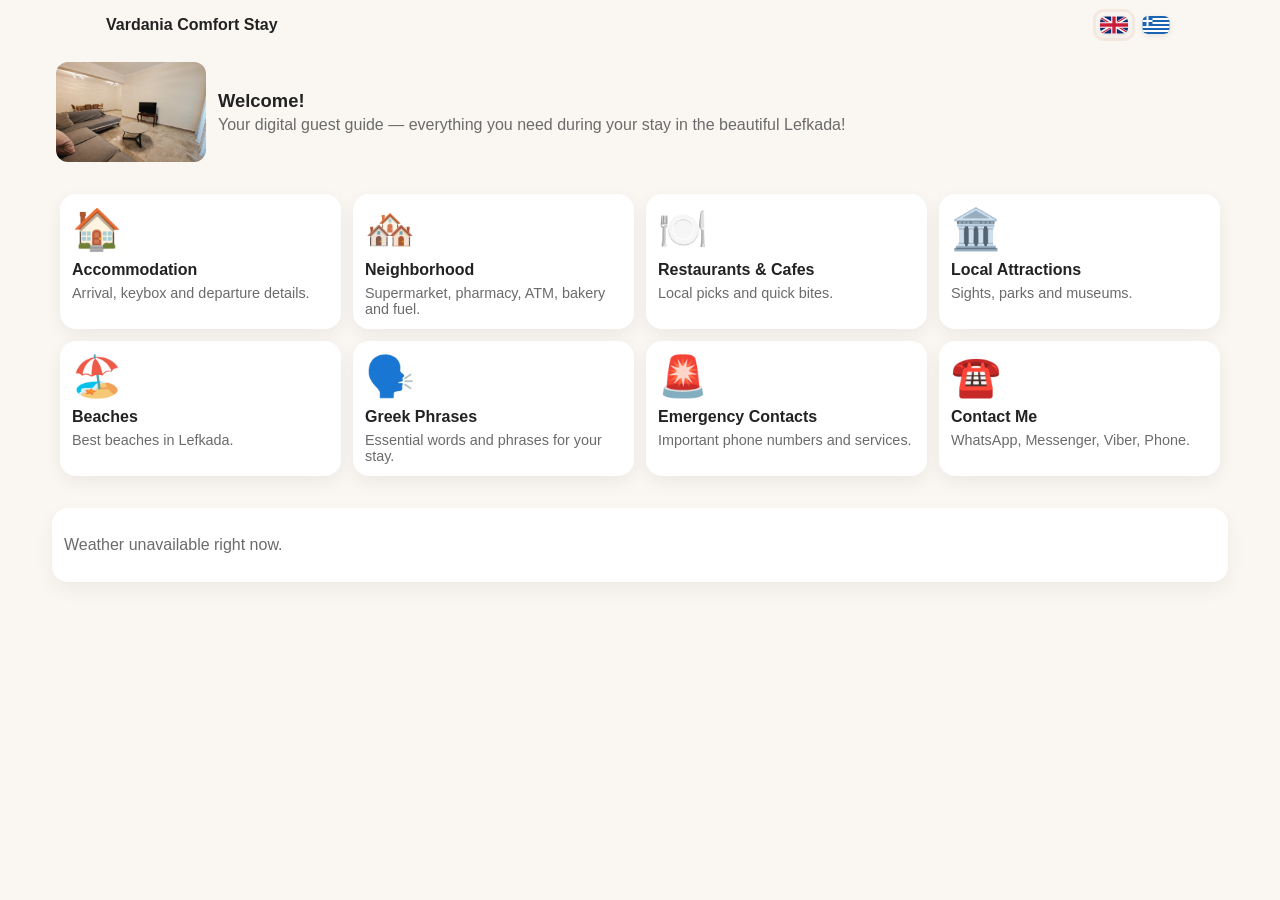
==== commit 4135a671: "Release v2.4: faster images, offline support, drop apt-3 and transfers - Compress property hero phot" ====
--- a/index.html
+++ b/index.html
@@ -5,18 +5,17 @@
   <meta name="viewport" content="width=device-width,initial-scale=1" />
   <title>Apartment Guide</title>
   <link rel="icon" type="image/png" href="assets/images/favicon.png">
+  <link rel="manifest" href="manifest.json" id="app-manifest">
+  <meta name="theme-color" content="#c47a4a">
+  <link rel="apple-touch-icon" href="assets/images/icon-192.png">
+  <meta name="apple-mobile-web-app-capable" content="yes">
+  <meta name="apple-mobile-web-app-status-bar-style" content="default">
   <link rel="stylesheet" href="assets/css/styles.css">
 </head>
 <body>
   <header class="site-header">
     <div class="header-left">
-      <div class="property-switch">
-        <button id="property-btn" class="property-btn" aria-haspopup="listbox" aria-expanded="false">
-          <span class="property-label" data-site-name>Cozy City Apartment</span>
-          <span class="property-caret" aria-hidden="true">▾</span>
-        </button>
-        <ul id="property-list" class="property-list" role="listbox" hidden></ul>
-      </div>
+      <span class="site-name" data-site-name>Cozy City Apartment</span>
     </div>
     <div class="lang-switch" role="group" aria-label="Language switch">
       <button type="button" class="lang-btn active" data-lang="en" aria-label="Switch language to English">
@@ -30,7 +29,7 @@
 
   <main>
     <section class="hero">
-      <img src="assets/images/house.png" alt="Apartment" class="hero-img">
+      <img src="assets/images/hero.svg" alt="Apartment" class="hero-img" width="150" height="100">
       <div class="hero-text">
         <h2 data-welcome-title>Welcome!</h2>
         <p data-welcome-text>Your digital guest guide — everything you need during your stay.</p>
--- a/assets/css/styles.css
+++ b/assets/css/styles.css
@@ -33,67 +33,13 @@
   font-size: 1rem;
   margin: 0;
 }
-.property-switch {
-  position: relative;
-  display: flex;
-  align-items: center;
-  gap: 8px;
-}
-.property-btn {
-  display: flex;
-  align-items: center;
-  gap: 10px;
-  background: var(--card);
-  border: 1px solid rgba(196, 122, 74, 0.18);
-  padding: 10px 12px;
-  border-radius: 12px;
-  cursor: pointer;
-  box-shadow: 0 6px 14px rgba(0, 0, 0, 0.04);
-}
-.property-label {
+.site-name {
   font-size: 1rem;
   font-weight: 600;
   white-space: nowrap;
   overflow: hidden;
   text-overflow: ellipsis;
   max-width: 240px;
-}
-.property-caret {
-  font-size: 1.5rem;
-  color: var(--muted);
-}
-.property-list {
-  position: absolute;
-  left: 0;
-  top: calc(100% + 8px);
-  background: var(--card);
-  box-shadow: 0 8px 20px rgba(0, 0, 0, 0.08);
-  border-radius: 12px;
-  list-style: none;
-  padding: 8px;
-  margin: 0;
-  min-width: 220px;
-  z-index: 80;
-  border: 1px solid rgba(196, 122, 74, 0.12);
-}
-.property-list.hidden,
-.property-list[hidden] {
-  display: none;
-}
-.property-list.open {
-  display: block;
-}
-.property-list .property-item {
-  padding: 10px 12px;
-  border-radius: 8px;
-  cursor: pointer;
-}
-.property-list .property-item:hover {
-  background: #f6f0eb;
-}
-.property-list .property-item[aria-selected="true"] {
-  background: #f6f0eb;
-  font-weight: 600;
 }
 .lang-switch {
   margin-left: auto;
@@ -1028,7 +974,7 @@
   .page-header {
     align-items: flex-start;
   }
-  .property-label {
+  .site-name {
     max-width: 180px;
   }
 }
